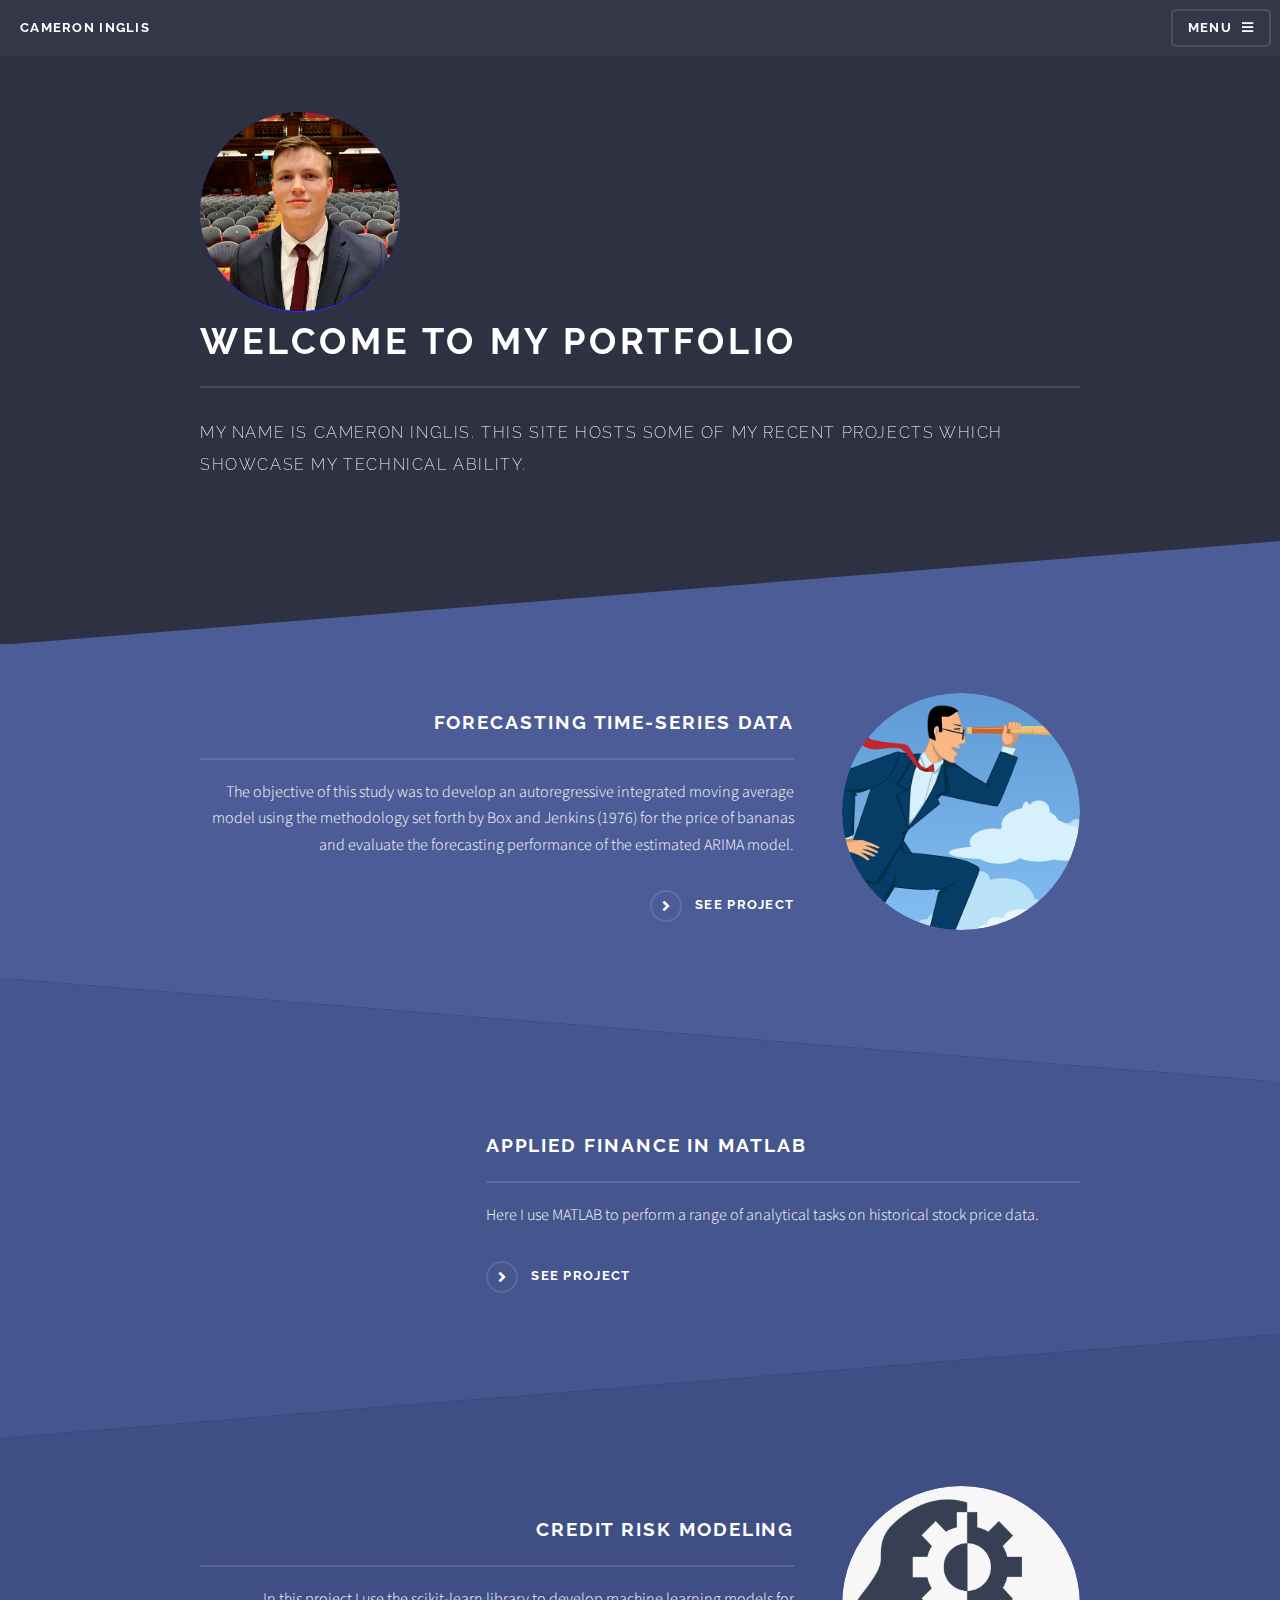
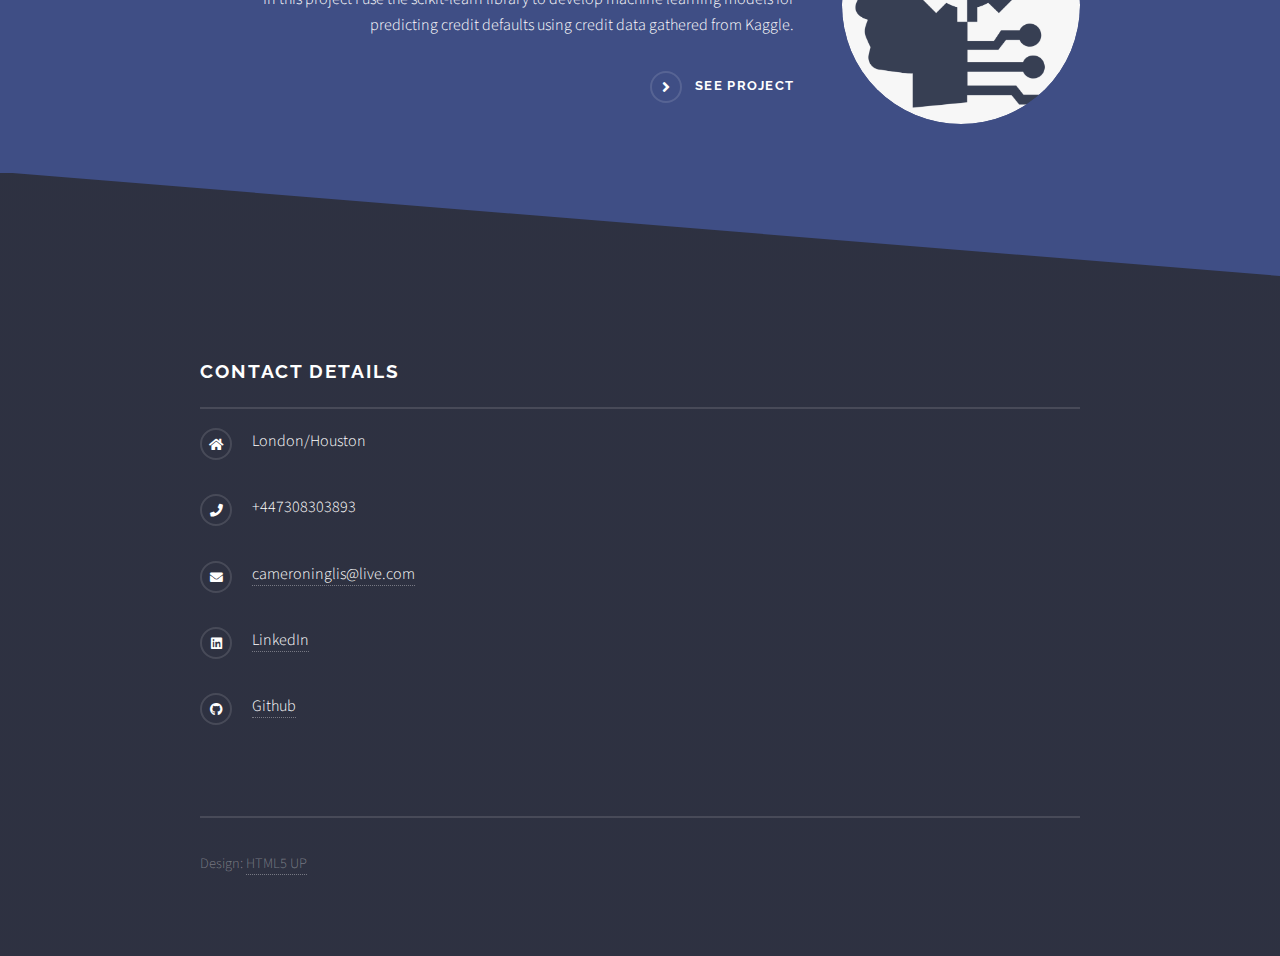
==== index.html @ 6c0680b0 "Add files via upload" ====
<!DOCTYPE HTML>
<!--
	Solid State by HTML5 UP
	html5up.net | @ajlkn
	Free for personal and commercial use under the CCA 3.0 license (html5up.net/license)
-->
<html>
	<head>
		<title>Cameron Inglis - Portfolio</title>
		<meta charset="utf-8" />
		<meta name="viewport" content="width=device-width, initial-scale=1, user-scalable=no" />
		<link rel="stylesheet" href="assets/css/main.css" />
		<noscript><link rel="stylesheet" href="assets/css/noscript.css" /></noscript>
	</head>
	<body class="is-preload">

		<!-- Page Wrapper -->
			<div id="page-wrapper">
				
				<!-- Header -->
					<header id="header">
						<h1><a href="index.html">Cameron Inglis</a></h1>
						<nav>
							<a href="#menu">Menu</a>
						</nav>
					</header>

				<!-- Menu -->
					<nav id="menu">
						<div class="inner">
							<h2>Menu</h2>
							<ul class="links">
								<li><a href="index.html">Home</a></li>
								<li><a href="generic.html">Time-Series Analysis</a></li>
								<li><a href="generic1.html">Applied Finance in MATLAB</a></li>
								<li><a href="elements.html">Credit Risk Modeling</a></li>
							</ul>
							<a href="#" class="close">Close</a>
						</div>
					</nav>

				<!-- Banner -->
					<section id="banner">
						<div class="inner">
							<a class="circular_image"><img src="images/Headshot1.png" alt="" /></a>
							<div class="fa fa-bar-charts"></div>
							<h2>WELCOME TO MY PORTFOLIO</h2>
							<p>My name is Cameron Inglis. This site hosts some of my recent projects which showcase my technical ability.</p>
						</div>
					</section>

				<!-- Wrapper -->
					<section id="wrapper">

						<!-- One -->
							<section id="one" class="wrapper spotlight style1">
								<div class="inner">
									<a href="generic.html" class="image"><img src="images/forecasting1.png" alt="" /></a>
									<div class="content">
										<h2 class="major">Forecasting Time-Series Data</h2>
										<p> The objective of this study was to develop an autoregressive integrated moving average model using the methodology set forth by Box and Jenkins (1976) for the price of bananas and evaluate the forecasting performance of the estimated ARIMA model.</p>
										<a href="generic.html" class="special">See Project</a>
									</div>
								</div>
							</section>

						<!-- Two -->
							<section id="two" class="wrapper alt spotlight style2">
								<div class="inner">
									<a href="generic1.html" class="image"><img src="images/VaR1.jpg" alt="" /></a>
									<div class="content">
										<h2 class="major">Applied Finance in MATLAB</h2>
										<p>Here I use MATLAB to perform a range of analytical tasks on historical stock price data.</p>
										<a href="generic1.html" class="special">See Project</a>
									</div>
								</div>
							</section>

						<!-- Three -->
							<section id="three" class="wrapper spotlight style3">
								<div class="inner">
									<a href="#" class="image"><img src="images/ML1.png" alt="" /></a>
									<div class="content">
										<h2 class="major">Credit Risk Modeling</h2>
										<p>In this project I use the scikit-learn library to develop machine learning models for predicting credit defaults using credit data gathered from Kaggle.</p>
										<a href="#" class="special">See Project</a>
									</div>
								</div>
							</section>
					</section>

				<!-- Footer -->
					<section id="footer">
						<div class="inner">
							<h2 class="major">Contact Details</h2>
							<ul class="contact">
								<li class="icon solid fa-home">
									London/Houston<br />
								</li>
								<li class="icon solid fa-phone">+447308303893</li>
								<li class="icon solid fa-envelope"><a href="cameroninglis@live.com">cameroninglis@live.com</a></li>
								<li class="icon brands fa-linkedin"><a href="https://www.linkedin.com/in/cameron-inglis-27a390137/">LinkedIn</a></li>
								<li class="icon brands fa-github"><a href="#">Github</a></li>
							</ul>
							<ul class="copyright">
								<li>Design: <a href="http://html5up.net">HTML5 UP</a></li>
							</ul>
						</div>
					</section>

			</div>

		<!-- Scripts -->
			<script src="assets/js/jquery.min.js"></script>
			<script src="assets/js/jquery.scrollex.min.js"></script>
			<script src="assets/js/browser.min.js"></script>
			<script src="assets/js/breakpoints.min.js"></script>
			<script src="assets/js/util.js"></script>
			<script src="assets/js/main.js"></script>

	</body>
</html>
---- assets/css/main.css ----
@import url(fontawesome-all.min.css);
@import url("https://fonts.googleapis.com/css?family=Raleway:200,700|Source+Sans+Pro:300,600,300italic,600italic");

/*
	Solid State by HTML5 UP
	html5up.net | @ajlkn
	Free for personal and commercial use under the CCA 3.0 license (html5up.net/license)
*/

html, body, div, span, applet, object,
iframe, h1, h2, h3, h4, h5, h6, p, blockquote,
pre, a, abbr, acronym, address, big, cite,
code, del, dfn, em, img, ins, kbd, q, s, samp,
small, strike, strong, sub, sup, tt, var, b,
u, i, center, dl, dt, dd, ol, ul, li, fieldset,
form, label, legend, table, caption, tbody,
tfoot, thead, tr, th, td, article, aside,
canvas, details, embed, figure, figcaption,
footer, header, hgroup, menu, nav, output, ruby,
section, summary, time, mark, audio, video {
	margin: 0;
	padding: 0;
	border: 0;
	font-size: 100%;
	font: inherit;
	vertical-align: baseline;}

article, aside, details, figcaption, figure,
footer, header, hgroup, menu, nav, section {
	display: block;}

body {
	line-height: 1;
}

ol, ul {
	list-style: none;
}

blockquote, q {
	quotes: none;
}

	blockquote:before, blockquote:after, q:before, q:after {
		content: '';
		content: none;
	}

table {
	border-collapse: collapse;
	border-spacing: 0;
}

body {
	-webkit-text-size-adjust: none;
}

mark {
	background-color: transparent;
	color: inherit;
}

input::-moz-focus-inner {
	border: 0;
	padding: 0;
}

input, select, textarea {
	-moz-appearance: none;
	-webkit-appearance: none;
	-ms-appearance: none;
	appearance: none;
}

/* Basic */

	@-ms-viewport {
		width: device-width;
	}

	body {
		-ms-overflow-style: scrollbar;
	}

	@media screen and (max-width: 480px) {

		html, body {
			min-width: 320px;
		}

	}

	html {
		box-sizing: border-box;
	}

	*, *:before, *:after {
		box-sizing: inherit;
	}

	body {
		background-color: #2e3141;
		background-image: linear-gradient(to top, rgba(46, 49, 65, 0.8), rgba(46, 49, 65, 0.8)), url("../../images/bg.jpg");
		background-size: auto,
 cover;
		background-attachment: fixed,
 fixed;
		background-position: center,
 center;
	}

		body.is-preload *, body.is-preload *:before, body.is-preload *:after {
			-moz-animation: none !important;
			-webkit-animation: none !important;
			-ms-animation: none !important;
			animation: none !important;
			-moz-transition: none !important;
			-webkit-transition: none !important;
			-ms-transition: none !important;
			transition: none !important;
		}

/* Type */

	body, input, select, textarea {
		color: #ffffff;
		font-family: "Source Sans Pro", Helvetica, sans-serif;
		font-size: 16.5pt;
		font-weight: 300;
		line-height: 1.65;
	}

		@media screen and (max-width: 1680px) {

			body, input, select, textarea {
				font-size: 13pt;
			}

		}

		@media screen and (max-width: 1280px) {

			body, input, select, textarea {
				font-size: 12pt;
			}

		}

		@media screen and (max-width: 980px) {

			body, input, select, textarea {
				font-size: 12pt;
			}

		}

		@media screen and (max-width: 736px) {

			body, input, select, textarea {
				font-size: 12pt;
			}

		}

		@media screen and (max-width: 480px) {

			body, input, select, textarea {
				font-size: 12pt;
			}

		}

	a {
		-moz-transition: color 0.2s ease-in-out, border-bottom-color 0.2s ease-in-out;
		-webkit-transition: color 0.2s ease-in-out, border-bottom-color 0.2s ease-in-out;
		-ms-transition: color 0.2s ease-in-out, border-bottom-color 0.2s ease-in-out;
		transition: color 0.2s ease-in-out, border-bottom-color 0.2s ease-in-out;
		border-bottom: dotted 1px rgba(255, 255, 255, 0.35);
		color: #ffffff;
		text-decoration: none;
	}

		a:hover {
			border-bottom-color: transparent;
			color: #ffffff !important;
		}

		a.special:not(.button) {
			text-decoration: none;
			border-bottom: 0;
			display: block;
			font-family: Raleway, Helvetica, sans-serif;
			font-size: 0.8em;
			font-weight: 700;
			letter-spacing: 0.1em;
			margin: 0 0 2em 0;
			text-transform: uppercase;
		}

			a.special:not(.button):before {
				-moz-osx-font-smoothing: grayscale;
				-webkit-font-smoothing: antialiased;
				display: inline-block;
				font-style: normal;
				font-variant: normal;
				text-rendering: auto;
				line-height: 1;
				text-transform: none !important;
				font-family: 'Font Awesome 5 Free';
				font-weight: 900;
			}

			a.special:not(.button):before {
				-moz-transition: background-color 0.2s ease-in-out;
				-webkit-transition: background-color 0.2s ease-in-out;
				-ms-transition: background-color 0.2s ease-in-out;
				transition: background-color 0.2s ease-in-out;
				border-radius: 100%;
				border: solid 2px rgba(255, 255, 255, 0.125);
				content: '\f105';
				display: inline-block;
				font-size: 1.25em;
				height: 2em;
				line-height: 1.75em;
				margin-right: 0.85em;
				text-align: center;
				text-indent: 0.15em;
				vertical-align: middle;
				width: 2em;
			}

			a.special:not(.button):hover:before {
				background-color: rgba(255, 255, 255, 0.025);
			}

			a.special:not(.button):active:before {
				background-color: rgba(255, 255, 255, 0.075);
			}

	strong, b {
		color: #ffffff;
		font-weight: 600;
	}

	em, i {
		font-style: italic;
	}

	p {
		margin: 0 0 2em 0;
	}

	h1, h2, h3, h4, h5, h6 {
		color: #ffffff;
		font-family: Raleway, Helvetica, sans-serif;
		font-weight: 700;
		letter-spacing: 0.1em;
		margin: 0 0 1em 0;
		text-transform: uppercase;
	}

		h1 a, h2 a, h3 a, h4 a, h5 a, h6 a {
			color: inherit;
			text-decoration: none;
			border-bottom: 0;
		}

		h1 span, h2 span, h3 span, h4 span, h5 span, h6 span {
			font-weight: 200;
		}

		h1.major, h2.major, h3.major, h4.major, h5.major, h6.major {
			padding-bottom: 1em;
			border-bottom: solid 2px rgba(255, 255, 255, 0.125);
		}

	h2 {
		font-size: 1.2em;
	}

	h3 {
		font-size: 0.9em;
	}

	h4 {
		font-size: 0.7em;
	}

	h5 {
		font-size: 0.7em;
	}

	h6 {
		font-size: 0.7em;
	}

	@media screen and (max-width: 736px) {

		h2 {
			font-size: 1em;
		}

		h3 {
			font-size: 0.8em;
		}

	}

	sub {
		font-size: 0.8em;
		position: relative;
		top: 0.5em;
	}

	sup {
		font-size: 0.8em;
		position: relative;
		top: -0.5em;
	}

	blockquote {
		border-left: solid 4px rgba(255, 255, 255, 0.125);
		font-style: italic;
		margin: 0 0 2em 0;
		padding: 0.5em 0 0.5em 2em;
	}

	code {
		background: rgba(255, 255, 255, 0.025);
		border-radius: 5px;
		border: solid 2px rgba(255, 255, 255, 0.125);
		font-family: "Courier New", monospace;
		font-size: 0.9em;
		margin: 0 0.25em;
		padding: 0.25em 0.65em;
	}

	pre {
		-webkit-overflow-scrolling: touch;
		font-family: "Courier New", monospace;
		font-size: 0.9em;
		margin: 0 0 2em 0;
	}

		pre code {
			display: block;
			line-height: 1.75em;
			padding: 1em 1.5em;
			overflow-x: auto;
		}

	hr {
		border: 0;
		border-bottom: solid 2px rgba(255, 255, 255, 0.125);
		margin: 2.5em 0;
	}

		hr.major {
			margin: 4em 0;
		}

	.align-left {
		text-align: left;
	}

	.align-center {
		text-align: center;
	}

	.align-right {
		text-align: right;
	}

/* Row */

	.row {
		display: flex;
		flex-wrap: wrap;
		box-sizing: border-box;
		align-items: stretch;
	}

		.row > * {
			box-sizing: border-box;
		}

		.row.gtr-uniform > * > :last-child {
			margin-bottom: 0;
		}

		.row.aln-left {
			justify-content: flex-start;
		}

		.row.aln-center {
			justify-content: center;
		}

		.row.aln-right {
			justify-content: flex-end;
		}

		.row.aln-top {
			align-items: flex-start;
		}

		.row.aln-middle {
			align-items: center;
		}

		.row.aln-bottom {
			align-items: flex-end;
		}

		.row > .imp {
			order: -1;
		}

		.row > .col-1 {
			width: 8.33333%;
		}

		.row > .off-1 {
			margin-left: 8.33333%;
		}

		.row > .col-2 {
			width: 16.66667%;
		}

		.row > .off-2 {
			margin-left: 16.66667%;
		}

		.row > .col-3 {
			width: 25%;
		}

		.row > .off-3 {
			margin-left: 25%;
		}

		.row > .col-4 {
			width: 33.33333%;
		}

		.row > .off-4 {
			margin-left: 33.33333%;
		}

		.row > .col-5 {
			width: 41.66667%;
		}

		.row > .off-5 {
			margin-left: 41.66667%;
		}

		.row > .col-6 {
			width: 50%;
		}

		.row > .off-6 {
			margin-left: 50%;
		}

		.row > .col-7 {
			width: 58.33333%;
		}

		.row > .off-7 {
			margin-left: 58.33333%;
		}

		.row > .col-8 {
			width: 66.66667%;
		}

		.row > .off-8 {
			margin-left: 66.66667%;
		}

		.row > .col-9 {
			width: 75%;
		}

		.row > .off-9 {
			margin-left: 75%;
		}

		.row > .col-10 {
			width: 83.33333%;
		}

		.row > .off-10 {
			margin-left: 83.33333%;
		}

		.row > .col-11 {
			width: 91.66667%;
		}

		.row > .off-11 {
			margin-left: 91.66667%;
		}

		.row > .col-12 {
			width: 100%;
		}

		.row > .off-12 {
			margin-left: 100%;
		}

		.row.gtr-0 {
			margin-top: 0;
			margin-left: 0em;
		}

			.row.gtr-0 > * {
				padding: 0 0 0 0em;
			}

			.row.gtr-0.gtr-uniform {
				margin-top: 0em;
			}

				.row.gtr-0.gtr-uniform > * {
					padding-top: 0em;
				}

		.row.gtr-25 {
			margin-top: 0;
			margin-left: -0.4375em;
		}

			.row.gtr-25 > * {
				padding: 0 0 0 0.4375em;
			}

			.row.gtr-25.gtr-uniform {
				margin-top: -0.4375em;
			}

				.row.gtr-25.gtr-uniform > * {
					padding-top: 0.4375em;
				}

		.row.gtr-50 {
			margin-top: 0;
			margin-left: -0.875em;
		}

			.row.gtr-50 > * {
				padding: 0 0 0 0.875em;
			}

			.row.gtr-50.gtr-uniform {
				margin-top: -0.875em;
			}

				.row.gtr-50.gtr-uniform > * {
					padding-top: 0.875em;
				}

		.row {
			margin-top: 0;
			margin-left: -1.75em;
		}

			.row > * {
				padding: 0 0 0 1.75em;
			}

			.row.gtr-uniform {
				margin-top: -1.75em;
			}

				.row.gtr-uniform > * {
					padding-top: 1.75em;
				}

		.row.gtr-150 {
			margin-top: 0;
			margin-left: -2.625em;
		}

			.row.gtr-150 > * {
				padding: 0 0 0 2.625em;
			}

			.row.gtr-150.gtr-uniform {
				margin-top: -2.625em;
			}

				.row.gtr-150.gtr-uniform > * {
					padding-top: 2.625em;
				}

		.row.gtr-200 {
			margin-top: 0;
			margin-left: -3.5em;
		}

			.row.gtr-200 > * {
				padding: 0 0 0 3.5em;
			}

			.row.gtr-200.gtr-uniform {
				margin-top: -3.5em;
			}

				.row.gtr-200.gtr-uniform > * {
					padding-top: 3.5em;
				}

		@media screen and (max-width: 1680px) {

			.row {
				display: flex;
				flex-wrap: wrap;
				box-sizing: border-box;
				align-items: stretch;
			}

				.row > * {
					box-sizing: border-box;
				}

				.row.gtr-uniform > * > :last-child {
					margin-bottom: 0;
				}

				.row.aln-left {
					justify-content: flex-start;
				}

				.row.aln-center {
					justify-content: center;
				}

				.row.aln-right {
					justify-content: flex-end;
				}

				.row.aln-top {
					align-items: flex-start;
				}

				.row.aln-middle {
					align-items: center;
				}

				.row.aln-bottom {
					align-items: flex-end;
				}

				.row > .imp-xlarge {
					order: -1;
				}

				.row > .col-1-xlarge {
					width: 8.33333%;
				}

				.row > .off-1-xlarge {
					margin-left: 8.33333%;
				}

				.row > .col-2-xlarge {
					width: 16.66667%;
				}

				.row > .off-2-xlarge {
					margin-left: 16.66667%;
				}

				.row > .col-3-xlarge {
					width: 25%;
				}

				.row > .off-3-xlarge {
					margin-left: 25%;
				}

				.row > .col-4-xlarge {
					width: 33.33333%;
				}

				.row > .off-4-xlarge {
					margin-left: 33.33333%;
				}

				.row > .col-5-xlarge {
					width: 41.66667%;
				}

				.row > .off-5-xlarge {
					margin-left: 41.66667%;
				}

				.row > .col-6-xlarge {
					width: 50%;
				}

				.row > .off-6-xlarge {
					margin-left: 50%;
				}

				.row > .col-7-xlarge {
					width: 58.33333%;
				}

				.row > .off-7-xlarge {
					margin-left: 58.33333%;
				}

				.row > .col-8-xlarge {
					width: 66.66667%;
				}

				.row > .off-8-xlarge {
					margin-left: 66.66667%;
				}

				.row > .col-9-xlarge {
					width: 75%;
				}

				.row > .off-9-xlarge {
					margin-left: 75%;
				}

				.row > .col-10-xlarge {
					width: 83.33333%;
				}

				.row > .off-10-xlarge {
					margin-left: 83.33333%;
				}

				.row > .col-11-xlarge {
					width: 91.66667%;
				}

				.row > .off-11-xlarge {
					margin-left: 91.66667%;
				}

				.row > .col-12-xlarge {
					width: 100%;
				}

				.row > .off-12-xlarge {
					margin-left: 100%;
				}

				.row.gtr-0 {
					margin-top: 0;
					margin-left: 0em;
				}

					.row.gtr-0 > * {
						padding: 0 0 0 0em;
					}

					.row.gtr-0.gtr-uniform {
						margin-top: 0em;
					}

						.row.gtr-0.gtr-uniform > * {
							padding-top: 0em;
						}

				.row.gtr-25 {
					margin-top: 0;
					margin-left: -0.4375em;
				}

					.row.gtr-25 > * {
						padding: 0 0 0 0.4375em;
					}

					.row.gtr-25.gtr-uniform {
						margin-top: -0.4375em;
					}

						.row.gtr-25.gtr-uniform > * {
							padding-top: 0.4375em;
						}

				.row.gtr-50 {
					margin-top: 0;
					margin-left: -0.875em;
				}

					.row.gtr-50 > * {
						padding: 0 0 0 0.875em;
					}

					.row.gtr-50.gtr-uniform {
						margin-top: -0.875em;
					}

						.row.gtr-50.gtr-uniform > * {
							padding-top: 0.875em;
						}

				.row {
					margin-top: 0;
					margin-left: -1.75em;
				}

					.row > * {
						padding: 0 0 0 1.75em;
					}

					.row.gtr-uniform {
						margin-top: -1.75em;
					}

						.row.gtr-uniform > * {
							padding-top: 1.75em;
						}

				.row.gtr-150 {
					margin-top: 0;
					margin-left: -2.625em;
				}

					.row.gtr-150 > * {
						padding: 0 0 0 2.625em;
					}

					.row.gtr-150.gtr-uniform {
						margin-top: -2.625em;
					}

						.row.gtr-150.gtr-uniform > * {
							padding-top: 2.625em;
						}

				.row.gtr-200 {
					margin-top: 0;
					margin-left: -3.5em;
				}

					.row.gtr-200 > * {
						padding: 0 0 0 3.5em;
					}

					.row.gtr-200.gtr-uniform {
						margin-top: -3.5em;
					}

						.row.gtr-200.gtr-uniform > * {
							padding-top: 3.5em;
						}

		}

		@media screen and (max-width: 1280px) {

			.row {
				display: flex;
				flex-wrap: wrap;
				box-sizing: border-box;
				align-items: stretch;
			}

				.row > * {
					box-sizing: border-box;
				}

				.row.gtr-uniform > * > :last-child {
					margin-bottom: 0;
				}

				.row.aln-left {
					justify-content: flex-start;
				}

				.row.aln-center {
					justify-content: center;
				}

				.row.aln-right {
					justify-content: flex-end;
				}

				.row.aln-top {
					align-items: flex-start;
				}

				.row.aln-middle {
					align-items: center;
				}

				.row.aln-bottom {
					align-items: flex-end;
				}

				.row > .imp-large {
					order: -1;
				}

				.row > .col-1-large {
					width: 8.33333%;
				}

				.row > .off-1-large {
					margin-left: 8.33333%;
				}

				.row > .col-2-large {
					width: 16.66667%;
				}

				.row > .off-2-large {
					margin-left: 16.66667%;
				}

				.row > .col-3-large {
					width: 25%;
				}

				.row > .off-3-large {
					margin-left: 25%;
				}

				.row > .col-4-large {
					width: 33.33333%;
				}

				.row > .off-4-large {
					margin-left: 33.33333%;
				}

				.row > .col-5-large {
					width: 41.66667%;
				}

				.row > .off-5-large {
					margin-left: 41.66667%;
				}

				.row > .col-6-large {
					width: 50%;
				}

				.row > .off-6-large {
					margin-left: 50%;
				}

				.row > .col-7-large {
					width: 58.33333%;
				}

				.row > .off-7-large {
					margin-left: 58.33333%;
				}

				.row > .col-8-large {
					width: 66.66667%;
				}

				.row > .off-8-large {
					margin-left: 66.66667%;
				}

				.row > .col-9-large {
					width: 75%;
				}

				.row > .off-9-large {
					margin-left: 75%;
				}

				.row > .col-10-large {
					width: 83.33333%;
				}

				.row > .off-10-large {
					margin-left: 83.33333%;
				}

				.row > .col-11-large {
					width: 91.66667%;
				}

				.row > .off-11-large {
					margin-left: 91.66667%;
				}

				.row > .col-12-large {
					width: 100%;
				}

				.row > .off-12-large {
					margin-left: 100%;
				}

				.row.gtr-0 {
					margin-top: 0;
					margin-left: 0em;
				}

					.row.gtr-0 > * {
						padding: 0 0 0 0em;
					}

					.row.gtr-0.gtr-uniform {
						margin-top: 0em;
					}

						.row.gtr-0.gtr-uniform > * {
							padding-top: 0em;
						}

				.row.gtr-25 {
					margin-top: 0;
					margin-left: -0.4375em;
				}

					.row.gtr-25 > * {
						padding: 0 0 0 0.4375em;
					}

					.row.gtr-25.gtr-uniform {
						margin-top: -0.4375em;
					}

						.row.gtr-25.gtr-uniform > * {
							padding-top: 0.4375em;
						}

				.row.gtr-50 {
					margin-top: 0;
					margin-left: -0.875em;
				}

					.row.gtr-50 > * {
						padding: 0 0 0 0.875em;
					}

					.row.gtr-50.gtr-uniform {
						margin-top: -0.875em;
					}

						.row.gtr-50.gtr-uniform > * {
							padding-top: 0.875em;
						}

				.row {
					margin-top: 0;
					margin-left: -1.75em;
				}

					.row > * {
						padding: 0 0 0 1.75em;
					}

					.row.gtr-uniform {
						margin-top: -1.75em;
					}

						.row.gtr-uniform > * {
							padding-top: 1.75em;
						}

				.row.gtr-150 {
					margin-top: 0;
					margin-left: -2.625em;
				}

					.row.gtr-150 > * {
						padding: 0 0 0 2.625em;
					}

					.row.gtr-150.gtr-uniform {
						margin-top: -2.625em;
					}

						.row.gtr-150.gtr-uniform > * {
							padding-top: 2.625em;
						}

				.row.gtr-200 {
					margin-top: 0;
					margin-left: -3.5em;
				}

					.row.gtr-200 > * {
						padding: 0 0 0 3.5em;
					}

					.row.gtr-200.gtr-uniform {
						margin-top: -3.5em;
					}

						.row.gtr-200.gtr-uniform > * {
							padding-top: 3.5em;
						}

		}

		@media screen and (max-width: 980px) {

			.row {
				display: flex;
				flex-wrap: wrap;
				box-sizing: border-box;
				align-items: stretch;
			}

				.row > * {
					box-sizing: border-box;
				}

				.row.gtr-uniform > * > :last-child {
					margin-bottom: 0;
				}

				.row.aln-left {
					justify-content: flex-start;
				}

				.row.aln-center {
					justify-content: center;
				}

				.row.aln-right {
					justify-content: flex-end;
				}

				.row.aln-top {
					align-items: flex-start;
				}

				.row.aln-middle {
					align-items: center;
				}

				.row.aln-bottom {
					align-items: flex-end;
				}

				.row > .imp-medium {
					order: -1;
				}

				.row > .col-1-medium {
					width: 8.33333%;
				}

				.row > .off-1-medium {
					margin-left: 8.33333%;
				}

				.row > .col-2-medium {
					width: 16.66667%;
				}

				.row > .off-2-medium {
					margin-left: 16.66667%;
				}

				.row > .col-3-medium {
					width: 25%;
				}

				.row > .off-3-medium {
					margin-left: 25%;
				}

				.row > .col-4-medium {
					width: 33.33333%;
				}

				.row > .off-4-medium {
					margin-left: 33.33333%;
				}

				.row > .col-5-medium {
					width: 41.66667%;
				}

				.row > .off-5-medium {
					margin-left: 41.66667%;
				}

				.row > .col-6-medium {
					width: 50%;
				}

				.row > .off-6-medium {
					margin-left: 50%;
				}

				.row > .col-7-medium {
					width: 58.33333%;
				}

				.row > .off-7-medium {
					margin-left: 58.33333%;
				}

				.row > .col-8-medium {
					width: 66.66667%;
				}

				.row > .off-8-medium {
					margin-left: 66.66667%;
				}

				.row > .col-9-medium {
					width: 75%;
				}

				.row > .off-9-medium {
					margin-left: 75%;
				}

				.row > .col-10-medium {
					width: 83.33333%;
				}

				.row > .off-10-medium {
					margin-left: 83.33333%;
				}

				.row > .col-11-medium {
					width: 91.66667%;
				}

				.row > .off-11-medium {
					margin-left: 91.66667%;
				}

				.row > .col-12-medium {
					width: 100%;
				}

				.row > .off-12-medium {
					margin-left: 100%;
				}

				.row.gtr-0 {
					margin-top: 0;
					margin-left: 0em;
				}

					.row.gtr-0 > * {
						padding: 0 0 0 0em;
					}

					.row.gtr-0.gtr-uniform {
						margin-top: 0em;
					}

						.row.gtr-0.gtr-uniform > * {
							padding-top: 0em;
						}

				.row.gtr-25 {
					margin-top: 0;
					margin-left: -0.4375em;
				}

					.row.gtr-25 > * {
						padding: 0 0 0 0.4375em;
					}

					.row.gtr-25.gtr-uniform {
						margin-top: -0.4375em;
					}

						.row.gtr-25.gtr-uniform > * {
							padding-top: 0.4375em;
						}

				.row.gtr-50 {
					margin-top: 0;
					margin-left: -0.875em;
				}

					.row.gtr-50 > * {
						padding: 0 0 0 0.875em;
					}

					.row.gtr-50.gtr-uniform {
						margin-top: -0.875em;
					}

						.row.gtr-50.gtr-uniform > * {
							padding-top: 0.875em;
						}

				.row {
					margin-top: 0;
					margin-left: -1.75em;
				}

					.row > * {
						padding: 0 0 0 1.75em;
					}

					.row.gtr-uniform {
						margin-top: -1.75em;
					}

						.row.gtr-uniform > * {
							padding-top: 1.75em;
						}

				.row.gtr-150 {
					margin-top: 0;
					margin-left: -2.625em;
				}

					.row.gtr-150 > * {
						padding: 0 0 0 2.625em;
					}

					.row.gtr-150.gtr-uniform {
						margin-top: -2.625em;
					}

						.row.gtr-150.gtr-uniform > * {
							padding-top: 2.625em;
						}

				.row.gtr-200 {
					margin-top: 0;
					margin-left: -3.5em;
				}

					.row.gtr-200 > * {
						padding: 0 0 0 3.5em;
					}

					.row.gtr-200.gtr-uniform {
						margin-top: -3.5em;
					}

						.row.gtr-200.gtr-uniform > * {
							padding-top: 3.5em;
						}

		}

		@media screen and (max-width: 736px) {

			.row {
				display: flex;
				flex-wrap: wrap;
				box-sizing: border-box;
				align-items: stretch;
			}

				.row > * {
					box-sizing: border-box;
				}

				.row.gtr-uniform > * > :last-child {
					margin-bottom: 0;
				}

				.row.aln-left {
					justify-content: flex-start;
				}

				.row.aln-center {
					justify-content: center;
				}

				.row.aln-right {
					justify-content: flex-end;
				}

				.row.aln-top {
					align-items: flex-start;
				}

				.row.aln-middle {
					align-items: center;
				}

				.row.aln-bottom {
					align-items: flex-end;
				}

				.row > .imp-small {
					order: -1;
				}

				.row > .col-1-small {
					width: 8.33333%;
				}

				.row > .off-1-small {
					margin-left: 8.33333%;
				}

				.row > .col-2-small {
					width: 16.66667%;
				}

				.row > .off-2-small {
					margin-left: 16.66667%;
				}

				.row > .col-3-small {
					width: 25%;
				}

				.row > .off-3-small {
					margin-left: 25%;
				}

				.row > .col-4-small {
					width: 33.33333%;
				}

				.row > .off-4-small {
					margin-left: 33.33333%;
				}

				.row > .col-5-small {
					width: 41.66667%;
				}

				.row > .off-5-small {
					margin-left: 41.66667%;
				}

				.row > .col-6-small {
					width: 50%;
				}

				.row > .off-6-small {
					margin-left: 50%;
				}

				.row > .col-7-small {
					width: 58.33333%;
				}

				.row > .off-7-small {
					margin-left: 58.33333%;
				}

				.row > .col-8-small {
					width: 66.66667%;
				}

				.row > .off-8-small {
					margin-left: 66.66667%;
				}

				.row > .col-9-small {
					width: 75%;
				}

				.row > .off-9-small {
					margin-left: 75%;
				}

				.row > .col-10-small {
					width: 83.33333%;
				}

				.row > .off-10-small {
					margin-left: 83.33333%;
				}

				.row > .col-11-small {
					width: 91.66667%;
				}

				.row > .off-11-small {
					margin-left: 91.66667%;
				}

				.row > .col-12-small {
					width: 100%;
				}

				.row > .off-12-small {
					margin-left: 100%;
				}

				.row.gtr-0 {
					margin-top: 0;
					margin-left: 0em;
				}

					.row.gtr-0 > * {
						padding: 0 0 0 0em;
					}

					.row.gtr-0.gtr-uniform {
						margin-top: 0em;
					}

						.row.gtr-0.gtr-uniform > * {
							padding-top: 0em;
						}

				.row.gtr-25 {
					margin-top: 0;
					margin-left: -0.3125em;
				}

					.row.gtr-25 > * {
						padding: 0 0 0 0.3125em;
					}

					.row.gtr-25.gtr-uniform {
						margin-top: -0.3125em;
					}

						.row.gtr-25.gtr-uniform > * {
							padding-top: 0.3125em;
						}

				.row.gtr-50 {
					margin-top: 0;
					margin-left: -0.625em;
				}

					.row.gtr-50 > * {
						padding: 0 0 0 0.625em;
					}

					.row.gtr-50.gtr-uniform {
						margin-top: -0.625em;
					}

						.row.gtr-50.gtr-uniform > * {
							padding-top: 0.625em;
						}

				.row {
					margin-top: 0;
					margin-left: -1.25em;
				}

					.row > * {
						padding: 0 0 0 1.25em;
					}

					.row.gtr-uniform {
						margin-top: -1.25em;
					}

						.row.gtr-uniform > * {
							padding-top: 1.25em;
						}

				.row.gtr-150 {
					margin-top: 0;
					margin-left: -1.875em;
				}

					.row.gtr-150 > * {
						padding: 0 0 0 1.875em;
					}

					.row.gtr-150.gtr-uniform {
						margin-top: -1.875em;
					}

						.row.gtr-150.gtr-uniform > * {
							padding-top: 1.875em;
						}

				.row.gtr-200 {
					margin-top: 0;
					margin-left: -2.5em;
				}

					.row.gtr-200 > * {
						padding: 0 0 0 2.5em;
					}

					.row.gtr-200.gtr-uniform {
						margin-top: -2.5em;
					}

						.row.gtr-200.gtr-uniform > * {
							padding-top: 2.5em;
						}

		}

		@media screen and (max-width: 480px) {

			.row {
				display: flex;
				flex-wrap: wrap;
				box-sizing: border-box;
				align-items: stretch;
			}

				.row > * {
					box-sizing: border-box;
				}

				.row.gtr-uniform > * > :last-child {
					margin-bottom: 0;
				}

				.row.aln-left {
					justify-content: flex-start;
				}

				.row.aln-center {
					justify-content: center;
				}

				.row.aln-right {
					justify-content: flex-end;
				}

				.row.aln-top {
					align-items: flex-start;
				}

				.row.aln-middle {
					align-items: center;
				}

				.row.aln-bottom {
					align-items: flex-end;
				}

				.row > .imp-xsmall {
					order: -1;
				}

				.row > .col-1-xsmall {
					width: 8.33333%;
				}

				.row > .off-1-xsmall {
					margin-left: 8.33333%;
				}

				.row > .col-2-xsmall {
					width: 16.66667%;
				}

				.row > .off-2-xsmall {
					margin-left: 16.66667%;
				}

				.row > .col-3-xsmall {
					width: 25%;
				}

				.row > .off-3-xsmall {
					margin-left: 25%;
				}

				.row > .col-4-xsmall {
					width: 33.33333%;
				}

				.row > .off-4-xsmall {
					margin-left: 33.33333%;
				}

				.row > .col-5-xsmall {
					width: 41.66667%;
				}

				.row > .off-5-xsmall {
					margin-left: 41.66667%;
				}

				.row > .col-6-xsmall {
					width: 50%;
				}

				.row > .off-6-xsmall {
					margin-left: 50%;
				}

				.row > .col-7-xsmall {
					width: 58.33333%;
				}

				.row > .off-7-xsmall {
					margin-left: 58.33333%;
				}

				.row > .col-8-xsmall {
					width: 66.66667%;
				}

				.row > .off-8-xsmall {
					margin-left: 66.66667%;
				}

				.row > .col-9-xsmall {
					width: 75%;
				}

				.row > .off-9-xsmall {
					margin-left: 75%;
				}

				.row > .col-10-xsmall {
					width: 83.33333%;
				}

				.row > .off-10-xsmall {
					margin-left: 83.33333%;
				}

				.row > .col-11-xsmall {
					width: 91.66667%;
				}

				.row > .off-11-xsmall {
					margin-left: 91.66667%;
				}

				.row > .col-12-xsmall {
					width: 100%;
				}

				.row > .off-12-xsmall {
					margin-left: 100%;
				}

				.row.gtr-0 {
					margin-top: 0;
					margin-left: 0em;
				}

					.row.gtr-0 > * {
						padding: 0 0 0 0em;
					}

					.row.gtr-0.gtr-uniform {
						margin-top: 0em;
					}

						.row.gtr-0.gtr-uniform > * {
							padding-top: 0em;
						}

				.row.gtr-25 {
					margin-top: 0;
					margin-left: -0.3125em;
				}

					.row.gtr-25 > * {
						padding: 0 0 0 0.3125em;
					}

					.row.gtr-25.gtr-uniform {
						margin-top: -0.3125em;
					}

						.row.gtr-25.gtr-uniform > * {
							padding-top: 0.3125em;
						}

				.row.gtr-50 {
					margin-top: 0;
					margin-left: -0.625em;
				}

					.row.gtr-50 > * {
						padding: 0 0 0 0.625em;
					}

					.row.gtr-50.gtr-uniform {
						margin-top: -0.625em;
					}

						.row.gtr-50.gtr-uniform > * {
							padding-top: 0.625em;
						}

				.row {
					margin-top: 0;
					margin-left: -1.25em;
				}

					.row > * {
						padding: 0 0 0 1.25em;
					}

					.row.gtr-uniform {
						margin-top: -1.25em;
					}

						.row.gtr-uniform > * {
							padding-top: 1.25em;
						}

				.row.gtr-150 {
					margin-top: 0;
					margin-left: -1.875em;
				}

					.row.gtr-150 > * {
						padding: 0 0 0 1.875em;
					}

					.row.gtr-150.gtr-uniform {
						margin-top: -1.875em;
					}

						.row.gtr-150.gtr-uniform > * {
							padding-top: 1.875em;
						}

				.row.gtr-200 {
					margin-top: 0;
					margin-left: -2.5em;
				}

					.row.gtr-200 > * {
						padding: 0 0 0 2.5em;
					}

					.row.gtr-200.gtr-uniform {
						margin-top: -2.5em;
					}

						.row.gtr-200.gtr-uniform > * {
							padding-top: 2.5em;
						}

		}

		@media screen and (max-width: 360px) {

			.row {
				display: flex;
				flex-wrap: wrap;
				box-sizing: border-box;
				align-items: stretch;
			}

				.row > * {
					box-sizing: border-box;
				}

				.row.gtr-uniform > * > :last-child {
					margin-bottom: 0;
				}

				.row.aln-left {
					justify-content: flex-start;
				}

				.row.aln-center {
					justify-content: center;
				}

				.row.aln-right {
					justify-content: flex-end;
				}

				.row.aln-top {
					align-items: flex-start;
				}

				.row.aln-middle {
					align-items: center;
				}

				.row.aln-bottom {
					align-items: flex-end;
				}

				.row > .imp-xxsmall {
					order: -1;
				}

				.row > .col-1-xxsmall {
					width: 8.33333%;
				}

				.row > .off-1-xxsmall {
					margin-left: 8.33333%;
				}

				.row > .col-2-xxsmall {
					width: 16.66667%;
				}

				.row > .off-2-xxsmall {
					margin-left: 16.66667%;
				}

				.row > .col-3-xxsmall {
					width: 25%;
				}

				.row > .off-3-xxsmall {
					margin-left: 25%;
				}

				.row > .col-4-xxsmall {
					width: 33.33333%;
				}

				.row > .off-4-xxsmall {
					margin-left: 33.33333%;
				}

				.row > .col-5-xxsmall {
					width: 41.66667%;
				}

				.row > .off-5-xxsmall {
					margin-left: 41.66667%;
				}

				.row > .col-6-xxsmall {
					width: 50%;
				}

				.row > .off-6-xxsmall {
					margin-left: 50%;
				}

				.row > .col-7-xxsmall {
					width: 58.33333%;
				}

				.row > .off-7-xxsmall {
					margin-left: 58.33333%;
				}

				.row > .col-8-xxsmall {
					width: 66.66667%;
				}

				.row > .off-8-xxsmall {
					margin-left: 66.66667%;
				}

				.row > .col-9-xxsmall {
					width: 75%;
				}

				.row > .off-9-xxsmall {
					margin-left: 75%;
				}

				.row > .col-10-xxsmall {
					width: 83.33333%;
				}

				.row > .off-10-xxsmall {
					margin-left: 83.33333%;
				}

				.row > .col-11-xxsmall {
					width: 91.66667%;
				}

				.row > .off-11-xxsmall {
					margin-left: 91.66667%;
				}

				.row > .col-12-xxsmall {
					width: 100%;
				}

				.row > .off-12-xxsmall {
					margin-left: 100%;
				}

				.row.gtr-0 {
					margin-top: 0;
					margin-left: 0em;
				}

					.row.gtr-0 > * {
						padding: 0 0 0 0em;
					}

					.row.gtr-0.gtr-uniform {
						margin-top: 0em;
					}

						.row.gtr-0.gtr-uniform > * {
							padding-top: 0em;
						}

				.row.gtr-25 {
					margin-top: 0;
					margin-left: -0.3125em;
				}

					.row.gtr-25 > * {
						padding: 0 0 0 0.3125em;
					}

					.row.gtr-25.gtr-uniform {
						margin-top: -0.3125em;
					}

						.row.gtr-25.gtr-uniform > * {
							padding-top: 0.3125em;
						}

				.row.gtr-50 {
					margin-top: 0;
					margin-left: -0.625em;
				}

					.row.gtr-50 > * {
						padding: 0 0 0 0.625em;
					}

					.row.gtr-50.gtr-uniform {
						margin-top: -0.625em;
					}

						.row.gtr-50.gtr-uniform > * {
							padding-top: 0.625em;
						}

				.row {
					margin-top: 0;
					margin-left: -1.25em;
				}

					.row > * {
						padding: 0 0 0 1.25em;
					}

					.row.gtr-uniform {
						margin-top: -1.25em;
					}

						.row.gtr-uniform > * {
							padding-top: 1.25em;
						}

				.row.gtr-150 {
					margin-top: 0;
					margin-left: -1.875em;
				}

					.row.gtr-150 > * {
						padding: 0 0 0 1.875em;
					}

					.row.gtr-150.gtr-uniform {
						margin-top: -1.875em;
					}

						.row.gtr-150.gtr-uniform > * {
							padding-top: 1.875em;
						}

				.row.gtr-200 {
					margin-top: 0;
					margin-left: -2.5em;
				}

					.row.gtr-200 > * {
						padding: 0 0 0 2.5em;
					}

					.row.gtr-200.gtr-uniform {
						margin-top: -2.5em;
					}

						.row.gtr-200.gtr-uniform > * {
							padding-top: 2.5em;
						}

		}

/* Section/Article */

	section.special, article.special {
		text-align: center;
	}

/* Form */

	form {
		margin: 0 0 2em 0;
	}

		form > :last-child {
			margin-bottom: 0;
		}

		form > .fields {
			display: -moz-flex;
			display: -webkit-flex;
			display: -ms-flex;
			display: flex;
			-moz-flex-wrap: wrap;
			-webkit-flex-wrap: wrap;
			-ms-flex-wrap: wrap;
			flex-wrap: wrap;
			width: calc(100% + 3em);
			margin: -1.5em 0 2em -1.5em;
		}

			form > .fields > .field {
				-moz-flex-grow: 0;
				-webkit-flex-grow: 0;
				-ms-flex-grow: 0;
				flex-grow: 0;
				-moz-flex-shrink: 0;
				-webkit-flex-shrink: 0;
				-ms-flex-shrink: 0;
				flex-shrink: 0;
				padding: 1.5em 0 0 1.5em;
				width: calc(100% - 1.5em);
			}

				form > .fields > .field.half {
					width: calc(50% - 0.75em);
				}

				form > .fields > .field.third {
					width: calc(100%/3 - 0.5em);
				}

				form > .fields > .field.quarter {
					width: calc(25% - 0.375em);
				}

		@media screen and (max-width: 480px) {

			form > .fields {
				width: calc(100% + 3em);
				margin: -1.5em 0 2em -1.5em;
			}

				form > .fields > .field {
					padding: 1.5em 0 0 1.5em;
					width: calc(100% - 1.5em);
				}

					form > .fields > .field.half {
						width: calc(100% - 1.5em);
					}

					form > .fields > .field.third {
						width: calc(100% - 1.5em);
					}

					form > .fields > .field.quarter {
						width: calc(100% - 1.5em);
					}

		}

	label {
		color: #ffffff;
		display: block;
		font-family: Raleway, Helvetica, sans-serif;
		font-size: 0.8em;
		font-weight: 700;
		letter-spacing: 0.1em;
		margin: 0 0 0.7em 0;
		text-transform: uppercase;
	}

	input[type="text"],
	input[type="password"],
	input[type="email"],
	input[type="tel"],
	select,
	textarea {
		-moz-appearance: none;
		-webkit-appearance: none;
		-ms-appearance: none;
		appearance: none;
		background: rgba(255, 255, 255, 0.025);
		border-radius: 5px;
		border: none;
		border: solid 2px rgba(255, 255, 255, 0.125);
		color: inherit;
		display: block;
		outline: 0;
		padding: 0 1em;
		text-decoration: none;
		width: 100%;
	}

		input[type="text"]:invalid,
		input[type="password"]:invalid,
		input[type="email"]:invalid,
		input[type="tel"]:invalid,
		select:invalid,
		textarea:invalid {
			box-shadow: none;
		}

		input[type="text"]:focus,
		input[type="password"]:focus,
		input[type="email"]:focus,
		input[type="tel"]:focus,
		select:focus,
		textarea:focus {
			border-color: #5b6ba6;
		}

	select {
		background-image: url("data:image/svg+xml;charset=utf8,%3Csvg xmlns='http://www.w3.org/2000/svg' width='40' height='40' preserveAspectRatio='none' viewBox='0 0 40 40'%3E%3Cpath d='M9.4,12.3l10.4,10.4l10.4-10.4c0.2-0.2,0.5-0.4,0.9-0.4c0.3,0,0.6,0.1,0.9,0.4l3.3,3.3c0.2,0.2,0.4,0.5,0.4,0.9 c0,0.4-0.1,0.6-0.4,0.9L20.7,31.9c-0.2,0.2-0.5,0.4-0.9,0.4c-0.3,0-0.6-0.1-0.9-0.4L4.3,17.3c-0.2-0.2-0.4-0.5-0.4-0.9 c0-0.4,0.1-0.6,0.4-0.9l3.3-3.3c0.2-0.2,0.5-0.4,0.9-0.4S9.1,12.1,9.4,12.3z' fill='rgba(255, 255, 255, 0.125)' /%3E%3C/svg%3E");
		background-size: 1.25rem;
		background-repeat: no-repeat;
		background-position: calc(100% - 1rem) center;
		height: 2.75em;
		padding-right: 2.75em;
		text-overflow: ellipsis;
	}

		select option {
			color: #ffffff;
			background: #2e3141;
		}

		select:focus::-ms-value {
			background-color: transparent;
		}

		select::-ms-expand {
			display: none;
		}

	input[type="text"],
	input[type="password"],
	input[type="email"],
	select {
		height: 2.75em;
	}

	textarea {
		padding: 0.75em 1em;
	}

	input[type="checkbox"],
	input[type="radio"] {
		-moz-appearance: none;
		-webkit-appearance: none;
		-ms-appearance: none;
		appearance: none;
		display: block;
		float: left;
		margin-right: -2em;
		opacity: 0;
		width: 1em;
		z-index: -1;
	}

		input[type="checkbox"] + label,
		input[type="radio"] + label {
			text-decoration: none;
			color: #ffffff;
			cursor: pointer;
			display: inline-block;
			font-size: 1em;
			font-family: "Source Sans Pro", Helvetica, sans-serif;
			text-transform: none;
			letter-spacing: 0;
			font-weight: 300;
			padding-left: 2.4em;
			padding-right: 0.75em;
			position: relative;
		}

			input[type="checkbox"] + label:before,
			input[type="radio"] + label:before {
				-moz-osx-font-smoothing: grayscale;
				-webkit-font-smoothing: antialiased;
				display: inline-block;
				font-style: normal;
				font-variant: normal;
				text-rendering: auto;
				line-height: 1;
				text-transform: none !important;
				font-family: 'Font Awesome 5 Free';
				font-weight: 900;
			}

			input[type="checkbox"] + label:before,
			input[type="radio"] + label:before {
				background: rgba(255, 255, 255, 0.025);
				border-radius: 5px;
				border: solid 2px rgba(255, 255, 255, 0.125);
				content: '';
				display: inline-block;
				font-size: 0.8em;
				height: 2.0625em;
				left: 0;
				line-height: 2.0625em;
				position: absolute;
				text-align: center;
				top: 0;
				width: 2.0625em;
			}

		input[type="checkbox"]:checked + label:before,
		input[type="radio"]:checked + label:before {
			background: #ffffff;
			border-color: #ffffff;
			content: '\f00c';
			color: #2e3141;
		}

		input[type="checkbox"]:focus + label:before,
		input[type="radio"]:focus + label:before {
			border-color: #4c5c96;
		}

	input[type="checkbox"] + label:before {
		border-radius: 5px;
	}

	input[type="radio"] + label:before {
		border-radius: 100%;
	}

	::-webkit-input-placeholder {
		color: rgba(255, 255, 255, 0.35) !important;
		opacity: 1.0;
	}

	:-moz-placeholder {
		color: rgba(255, 255, 255, 0.35) !important;
		opacity: 1.0;
	}

	::-moz-placeholder {
		color: rgba(255, 255, 255, 0.35) !important;
		opacity: 1.0;
	}

	:-ms-input-placeholder {
		color: rgba(255, 255, 255, 0.35) !important;
		opacity: 1.0;
	}

/* Box */

	.box {
		border-radius: 5px;
		border: solid 2px rgba(255, 255, 255, 0.125);
		margin-bottom: 2em;
		padding: 1.5em;
	}

		.box > :last-child,
		.box > :last-child > :last-child,
		.box > :last-child > :last-child > :last-child {
			margin-bottom: 0;
		}

		.box.alt {
			border: 0;
			border-radius: 0;
			padding: 0;
		}

/* Icon */

	.icon {
		text-decoration: none;
		border-bottom: none;
		position: relative;
	}

		.icon:before {
			-moz-osx-font-smoothing: grayscale;
			-webkit-font-smoothing: antialiased;
			display: inline-block;
			font-style: normal;
			font-variant: normal;
			text-rendering: auto;
			line-height: 1;
			text-transform: none !important;
			font-family: 'Font Awesome 5 Free';
			font-weight: 400;
		}

		.icon > .label {
			display: none;
		}

		.icon:before {
			line-height: inherit;
		}

		.icon.solid:before {
			font-weight: 900;
		}

		.icon.brands:before {
			font-family: 'Font Awesome 5 Brands';
		}

/* Image */

	.image {
		border-radius: 5px;
		border: 0;
		display: inline-block;
		position: relative;
	}

		.image img {
			border-radius: 5px;
			display: block;
		}

		.image.left, .image.right {
			max-width: 40%;
		}

			.image.left img, .image.right img {
				width: 100%;
			}

		.image.left {
			float: left;
			padding: 0 1.5em 1em 0;
			top: 0.25em;
		}

		.image.right {
			float: right;
			padding: 0 0 1em 1.5em;
			top: 0.25em;
		}

		.image.fit {
			display: block;
			margin: 0 0 2em 0;
			width: 100%;
		}

			.image.fit img {
				width: 100%;
			}

		.image.main {
			display: block;
			margin: 0 0 3em 0;
			width: 100%;
		}

			.image.main img {
				width: 100%;
			}
	.circular_image {
		width: 200px;
		height: 200px;
		border-radius: 50%;
		overflow: hidden;
		background-color: blue;
		/* commented for demo
		float: left;
		margin-left: 125px;
		margin-top: 20px;
		*/
				
			/*for demo*/
		display:inline-block;
		vertical-align:middle;
		 }
		 .circular_image img{
			width:100%;
			 }

/* List */

	ol {
		list-style: decimal;
		margin: 0 0 2em 0;
		padding-left: 1.25em;
	}

		ol li {
			padding-left: 0.25em;
		}

	ul {
		list-style: disc;
		margin: 0 0 2em 0;
		padding-left: 1em;
	}

		ul li {
			padding-left: 0.5em;
		}

		ul.alt {
			list-style: none;
			padding-left: 0;
		}

			ul.alt li {
				border-top: solid 1px rgba(255, 255, 255, 0.125);
				padding: 0.5em 0;
			}

				ul.alt li:first-child {
					border-top: 0;
					padding-top: 0;
				}

	dl {
		margin: 0 0 2em 0;
	}

		dl dt {
			display: block;
			font-weight: 600;
			margin: 0 0 1em 0;
		}

		dl dd {
			margin-left: 2em;
		}

/* Actions */

	ul.actions {
		display: -moz-flex;
		display: -webkit-flex;
		display: -ms-flex;
		display: flex;
		cursor: default;
		list-style: none;
		margin-left: -1em;
		padding-left: 0;
	}

		ul.actions li {
			padding: 0 0 0 1em;
			vertical-align: middle;
		}

		ul.actions.special {
			-moz-justify-content: center;
			-webkit-justify-content: center;
			-ms-justify-content: center;
			justify-content: center;
			width: 100%;
			margin-left: 0;
		}

			ul.actions.special li:first-child {
				padding-left: 0;
			}

		ul.actions.stacked {
			-moz-flex-direction: column;
			-webkit-flex-direction: column;
			-ms-flex-direction: column;
			flex-direction: column;
			margin-left: 0;
		}

			ul.actions.stacked li {
				padding: 1.3em 0 0 0;
			}

				ul.actions.stacked li:first-child {
					padding-top: 0;
				}

		ul.actions.fit {
			width: calc(100% + 1em);
		}

			ul.actions.fit li {
				-moz-flex-grow: 1;
				-webkit-flex-grow: 1;
				-ms-flex-grow: 1;
				flex-grow: 1;
				-moz-flex-shrink: 1;
				-webkit-flex-shrink: 1;
				-ms-flex-shrink: 1;
				flex-shrink: 1;
				width: 100%;
			}

				ul.actions.fit li > * {
					width: 100%;
				}

			ul.actions.fit.stacked {
				width: 100%;
			}

		@media screen and (max-width: 480px) {

			ul.actions:not(.fixed) {
				-moz-flex-direction: column;
				-webkit-flex-direction: column;
				-ms-flex-direction: column;
				flex-direction: column;
				margin-left: 0;
				width: 100% !important;
			}

				ul.actions:not(.fixed) li {
					-moz-flex-grow: 1;
					-webkit-flex-grow: 1;
					-ms-flex-grow: 1;
					flex-grow: 1;
					-moz-flex-shrink: 1;
					-webkit-flex-shrink: 1;
					-ms-flex-shrink: 1;
					flex-shrink: 1;
					padding: 1em 0 0 0;
					text-align: center;
					width: 100%;
				}

					ul.actions:not(.fixed) li > * {
						width: 100%;
					}

					ul.actions:not(.fixed) li:first-child {
						padding-top: 0;
					}

					ul.actions:not(.fixed) li input[type="submit"],
					ul.actions:not(.fixed) li input[type="reset"],
					ul.actions:not(.fixed) li input[type="button"],
					ul.actions:not(.fixed) li button,
					ul.actions:not(.fixed) li .button {
						width: 100%;
					}

						ul.actions:not(.fixed) li input[type="submit"].icon:before,
						ul.actions:not(.fixed) li input[type="reset"].icon:before,
						ul.actions:not(.fixed) li input[type="button"].icon:before,
						ul.actions:not(.fixed) li button.icon:before,
						ul.actions:not(.fixed) li .button.icon:before {
							margin-left: -0.5rem;
						}

		}

/* Icons */

	ul.icons {
		cursor: default;
		list-style: none;
		padding-left: 0;
	}

		ul.icons li {
			display: inline-block;
			padding: 0 1em 0 0;
		}

			ul.icons li:last-child {
				padding-right: 0;
			}

			ul.icons li .icon:before {
				font-size: 1.25em;
			}

/* Contact */

	ul.contact {
		list-style: none;
		padding: 0;
	}

		ul.contact li {
			text-decoration: none;
			margin: 2.5em 0 0 0;
			padding: 0 0 0 3.25em;
			position: relative;
		}

			ul.contact li:before {
				-moz-osx-font-smoothing: grayscale;
				-webkit-font-smoothing: antialiased;
				display: inline-block;
				font-style: normal;
				font-variant: normal;
				text-rendering: auto;
				line-height: 1;
				text-transform: none !important;
				font-family: 'Font Awesome 5 Free';
				font-weight: 400;
			}

			ul.contact li:before {
				border-radius: 100%;
				border: solid 2px rgba(255, 255, 255, 0.125);
				display: inline-block;
				font-size: 0.8em;
				height: 2.5em;
				left: 0;
				line-height: 2.35em;
				position: absolute;
				text-align: center;
				top: 0;
				width: 2.5em;
			}

			ul.contact li:first-child {
				margin-top: 0;
			}

		@media screen and (max-width: 736px) {

			ul.contact li {
				margin: 1.5em 0 0 0;
			}

		}

/* Pagination */

	ul.pagination {
		cursor: default;
		list-style: none;
		padding-left: 0;
	}

		ul.pagination li {
			display: inline-block;
			padding-left: 0;
			vertical-align: middle;
		}

			ul.pagination li > .page {
				-moz-transition: background-color 0.2s ease-in-out, color 0.2s ease-in-out;
				-webkit-transition: background-color 0.2s ease-in-out, color 0.2s ease-in-out;
				-ms-transition: background-color 0.2s ease-in-out, color 0.2s ease-in-out;
				transition: background-color 0.2s ease-in-out, color 0.2s ease-in-out;
				border-bottom: 0;
				border-radius: 5px;
				display: inline-block;
				height: 1.5em;
				line-height: 1.5em;
				margin: 0 0.125em;
				min-width: 1.5em;
				padding: 0 0.5em;
				text-align: center;
			}

				ul.pagination li > .page:hover {
					background-color: rgba(255, 255, 255, 0.025);
				}

				ul.pagination li > .page.active {
					background-color: #4c5c96;
				}

			ul.pagination li:first-child {
				padding-right: 0.75em;
			}

			ul.pagination li:last-child {
				padding-left: 0.75em;
			}

		@media screen and (max-width: 480px) {

			ul.pagination li:nth-child(n+2):nth-last-child(n+2) {
				display: none;
			}

			ul.pagination li .button {
				width: 100%;
			}

			ul.pagination li:first-child {
				width: calc(50% - 2px);
				text-align: left;
				padding-right: 0.325em;
			}

			ul.pagination li:last-child {
				width: calc(50% - 2px);
				text-align: right;
				padding-left: 0.325em;
			}

		}

/* Table */

	.table-wrapper {
		-webkit-overflow-scrolling: touch;
		overflow-x: auto;
	}

	table {
		margin: 0 0 2em 0;
		width: 100%;
	}

		table tbody tr {
			border: solid 1px rgba(255, 255, 255, 0.125);
			border-left: 0;
			border-right: 0;
		}

			table tbody tr:nth-child(2n + 1) {
				background-color: rgba(255, 255, 255, 0.025);
			}

		table td {
			padding: 0.75em 0.75em;
		}

		table th {
			color: #ffffff;
			font-size: 0.9em;
			font-weight: 600;
			padding: 0 0.75em 0.75em 0.75em;
			text-align: left;
		}

		table thead {
			border-bottom: solid 2px rgba(255, 255, 255, 0.125);
		}

		table tfoot {
			border-top: solid 2px rgba(255, 255, 255, 0.125);
		}

		table.alt {
			border-collapse: separate;
		}

			table.alt tbody tr td {
				border: solid 1px rgba(255, 255, 255, 0.125);
				border-left-width: 0;
				border-top-width: 0;
			}

				table.alt tbody tr td:first-child {
					border-left-width: 1px;
				}

			table.alt tbody tr:first-child td {
				border-top-width: 1px;
			}

			table.alt thead {
				border-bottom: 0;
			}

			table.alt tfoot {
				border-top: 0;
			}

/* Button */

	input[type="submit"],
	input[type="reset"],
	input[type="button"],
	button,
	.button {
		-moz-appearance: none;
		-webkit-appearance: none;
		-ms-appearance: none;
		appearance: none;
		-moz-transition: background-color 0.2s ease-in-out;
		-webkit-transition: background-color 0.2s ease-in-out;
		-ms-transition: background-color 0.2s ease-in-out;
		transition: background-color 0.2s ease-in-out;
		background-color: transparent;
		border-radius: 5px;
		border: 0;
		box-shadow: inset 0 0 0 2px rgba(255, 255, 255, 0.125);
		color: #ffffff !important;
		cursor: pointer;
		display: inline-block;
		font-family: Raleway, Helvetica, sans-serif;
		font-size: 0.8em;
		font-weight: 700;
		height: 3.75em;
		letter-spacing: 0.1em;
		line-height: 3.75em;
		padding: 0 2.25em;
		text-align: center;
		text-decoration: none;
		text-transform: uppercase;
		white-space: nowrap;
	}

		input[type="submit"]:hover,
		input[type="reset"]:hover,
		input[type="button"]:hover,
		button:hover,
		.button:hover {
			background-color: rgba(255, 255, 255, 0.025);
		}

		input[type="submit"]:active,
		input[type="reset"]:active,
		input[type="button"]:active,
		button:active,
		.button:active {
			background-color: rgba(255, 255, 255, 0.075);
		}

		input[type="submit"].icon:before,
		input[type="reset"].icon:before,
		input[type="button"].icon:before,
		button.icon:before,
		.button.icon:before {
			margin-right: 0.5em;
			color: rgba(255, 255, 255, 0.35);
		}

		input[type="submit"].primary,
		input[type="reset"].primary,
		input[type="button"].primary,
		button.primary,
		.button.primary {
			background-color: #4c5c96;
			box-shadow: none;
		}

			input[type="submit"].primary:hover,
			input[type="reset"].primary:hover,
			input[type="button"].primary:hover,
			button.primary:hover,
			.button.primary:hover {
				background-color: #53639e;
			}

			input[type="submit"].primary:active,
			input[type="reset"].primary:active,
			input[type="button"].primary:active,
			button.primary:active,
			.button.primary:active {
				background-color: #45558d;
			}

			input[type="submit"].primary.icon:before,
			input[type="reset"].primary.icon:before,
			input[type="button"].primary.icon:before,
			button.primary.icon:before,
			.button.primary.icon:before {
				color: #7985b0;
			}

		input[type="submit"].fit,
		input[type="reset"].fit,
		input[type="button"].fit,
		button.fit,
		.button.fit {
			width: 100%;
		}

		input[type="submit"].small,
		input[type="reset"].small,
		input[type="button"].small,
		button.small,
		.button.small {
			font-size: 0.6em;
		}

		input[type="submit"].large,
		input[type="reset"].large,
		input[type="button"].large,
		button.large,
		.button.large {
			font-size: 1em;
		}

		input[type="submit"].disabled, input[type="submit"]:disabled,
		input[type="reset"].disabled,
		input[type="reset"]:disabled,
		input[type="button"].disabled,
		input[type="button"]:disabled,
		button.disabled,
		button:disabled,
		.button.disabled,
		.button:disabled {
			opacity: 0.25;
		}

		@media screen and (max-width: 480px) {

			input[type="submit"],
			input[type="reset"],
			input[type="button"],
			button,
			.button {
				padding: 0;
			}

		}

/* Features */

	.features {
		display: -moz-flex;
		display: -webkit-flex;
		display: -ms-flex;
		display: flex;
		-moz-flex-wrap: wrap;
		-webkit-flex-wrap: wrap;
		-ms-flex-wrap: wrap;
		flex-wrap: wrap;
		margin: 0 0 2em 0;
	}

		.features article {
			padding: 1.75em 1.75em 0.1em 1.75em ;
			background-color: #353849;
			border-radius: 5px;
			margin: 1.5em 3em 1.5em 0;
			width: calc(50% - 1.5em);
		}

			.features article:nth-child(2n) {
				margin-right: 0;
			}

			.features article .image {
				border-radius: 5px 5px 0 0;
				display: block;
				margin-bottom: 1.75em;
				margin-left: -1.75em;
				margin-top: -1.75em;
				position: relative;
				width: calc(100% + 3.5em);
			}

				.features article .image img {
					border-radius: 5px 5px 0 0;
					width: 100%;
				}

		@media screen and (max-width: 980px) {

			.features article {
				margin: 1em 2em 1em 0;
				width: calc(50% - 1em);
			}

		}

		@media screen and (max-width: 736px) {

			.features article {
				padding: 1.5em 1.5em 0.1em 1.5em ;
				margin: 0.875em 1.75em 0.875em 0;
				width: calc(50% - 0.875em - 1px);
			}

				.features article .image {
					margin-bottom: 1.5em;
					margin-left: -1.5em;
					margin-top: -1.5em;
					width: calc(100% + 3em);
				}

		}

		@media screen and (max-width: 480px) {

			.features {
				display: block;
			}

				.features article {
					width: 100%;
					margin: 0 0 2em 0 !important;
				}

		}

/* Header */

	#header {
		-moz-transition: background-color 0.2s ease-in-out;
		-webkit-transition: background-color 0.2s ease-in-out;
		-ms-transition: background-color 0.2s ease-in-out;
		transition: background-color 0.2s ease-in-out;
		background-color: rgba(53, 56, 73, 0.95);
		height: 3.5em;
		left: 0;
		line-height: 3.5em;
		padding: 0 1.25em;
		position: fixed;
		top: 0;
		width: 100%;
		z-index: 10000;
	}

		#header h1 {
			-moz-transition: opacity 0.2s ease-in-out, visibility 0.2s;
			-webkit-transition: opacity 0.2s ease-in-out, visibility 0.2s;
			-ms-transition: opacity 0.2s ease-in-out, visibility 0.2s;
			transition: opacity 0.2s ease-in-out, visibility 0.2s;
			border-bottom: 0;
			font-size: 0.8em;
			margin-bottom: 0;
			opacity: 1;
			visibility: visible;
		}

			#header h1 a {
				border: 0;
			}

		#header nav {
			font-family: Raleway, Helvetica, sans-serif;
			font-size: 0.8em;
			font-weight: 700;
			height: 3em;
			letter-spacing: 0.1em;
			line-height: 3em;
			position: absolute;
			right: 0.7em;
			text-transform: uppercase;
			top: 0.7em;
		}

			#header nav a {
				border: 0;
				display: inline-block;
				padding: 0 1em;
			}

				#header nav a:before {
					float: right;
					margin-left: 0.75em;
				}

				#header nav a[href="#menu"] {
					text-decoration: none;
					-moz-transition: background-color 0.2s ease-in-out;
					-webkit-transition: background-color 0.2s ease-in-out;
					-ms-transition: background-color 0.2s ease-in-out;
					transition: background-color 0.2s ease-in-out;
					border-radius: 5px;
					box-shadow: inset 0 0 0 2px rgba(255, 255, 255, 0.125);
					padding: 0 1.35em;
				}

					#header nav a[href="#menu"]:before {
						-moz-osx-font-smoothing: grayscale;
						-webkit-font-smoothing: antialiased;
						display: inline-block;
						font-style: normal;
						font-variant: normal;
						text-rendering: auto;
						line-height: 1;
						text-transform: none !important;
						font-family: 'Font Awesome 5 Free';
						font-weight: 900;
					}

					#header nav a[href="#menu"]:before {
						content: '\f0c9';
						line-height: inherit;
					}

					#header nav a[href="#menu"]:hover {
						background-color: rgba(255, 255, 255, 0.025);
					}

					#header nav a[href="#menu"]:active {
						background-color: rgba(255, 255, 255, 0.075);
					}

		#header.alt {
			background-color: transparent;
		}

			#header.alt h1 {
				opacity: 0;
				visibility: hidden;
			}

		@media screen and (max-width: 736px) {

			#header {
				height: 2.75em;
				line-height: 2.75em;
			}

				#header nav {
					top: 0;
					right: 0;
					height: inherit;
					line-height: inherit;
				}

					#header nav a {
						height: inherit;
						line-height: inherit;
					}

						#header nav a[href="#menu"] {
							box-shadow: none;
							padding: 0 1em;
							border-radius: 0;
						}

							#header nav a[href="#menu"]:hover, #header nav a[href="#menu"]:active {
								background-color: inherit;
							}

		}

		@media screen and (max-width: 480px) {

			#header nav a[href="#menu"] {
				width: 4em;
				white-space: nowrap;
				text-indent: 4em;
				position: relative;
			}

				#header nav a[href="#menu"]:before {
					width: inherit;
					position: absolute;
					top: 0;
					left: 0;
					text-indent: 0;
					text-align: right;
					margin-left: 0;
					padding-right: 1.25em;
				}

		}

/* Menu */

	#page-wrapper {
		-moz-transition: -moz-filter 0.25s ease;
		-webkit-transition: -webkit-filter 0.25s ease;
		-ms-transition: -ms-filter 0.25s ease;
		transition: filter 0.25s ease;
	}

	#menu {
		-moz-align-items: center;
		-webkit-align-items: center;
		-ms-align-items: center;
		align-items: center;
		display: -moz-flex;
		display: -webkit-flex;
		display: -ms-flex;
		display: flex;
		-moz-justify-content: center;
		-webkit-justify-content: center;
		-ms-justify-content: center;
		justify-content: center;
		pointer-events: none;
		-moz-transition: opacity 0.35s ease, visibility 0.35s;
		-webkit-transition: opacity 0.35s ease, visibility 0.35s;
		-ms-transition: opacity 0.35s ease, visibility 0.35s;
		transition: opacity 0.35s ease, visibility 0.35s;
		-moz-user-select: none;
		-webkit-user-select: none;
		-ms-user-select: none;
		user-select: none;
		-webkit-tap-highlight-color: rgba(0, 0, 0, 0);
		background: rgba(46, 49, 65, 0.8);
		cursor: default;
		height: 100%;
		left: 0;
		opacity: 0;
		position: fixed;
		text-align: center;
		top: 0;
		visibility: hidden;
		width: 100%;
	}

		#menu .inner {
			padding: 2.5em 1.5em 0.5em 1.5em ;
			-moz-transform: translateY(0.5em);
			-webkit-transform: translateY(0.5em);
			-ms-transform: translateY(0.5em);
			transform: translateY(0.5em);
			-moz-transition: opacity 0.35s ease, -moz-transform 0.35s ease;
			-webkit-transition: opacity 0.35s ease, -webkit-transform 0.35s ease;
			-ms-transition: opacity 0.35s ease, -ms-transform 0.35s ease;
			transition: opacity 0.35s ease, transform 0.35s ease;
			-webkit-overflow-scrolling: touch;
			background: #4c5c96;
			border-radius: 5px;
			display: block;
			max-width: 100%;
			opacity: 0;
			position: relative;
			width: 18em;
		}

		#menu h2 {
			border-bottom: solid 2px rgba(255, 255, 255, 0.125);
			padding-bottom: 1em;
		}

		#menu .close {
			background-image: url("images/close.svg");
			background-position: 75% 25%;
			background-repeat: no-repeat;
			background-size: 2em 2em;
			border: 0;
			content: '';
			display: block;
			height: 4em;
			overflow: hidden;
			position: absolute;
			right: 0;
			text-align: center;
			text-indent: 4em;
			top: 0;
			width: 4em;
		}

		#menu .links {
			list-style: none;
			margin-bottom: 1.5em;
			padding: 0;
		}

			#menu .links li {
				padding: 0;
			}

				#menu .links li a {
					border-radius: 5px;
					border: 0;
					display: block;
					font-family: Raleway, Helvetica, sans-serif;
					font-size: 0.8em;
					font-weight: 200;
					letter-spacing: 0.1em;
					line-height: 1.85em;
					padding: 0.75em 0;
					text-transform: uppercase;
				}

					#menu .links li a:hover {
						background: #45558d;
					}

		@media screen and (max-width: 736px) {

			#menu .inner {
				max-height: 100%;
				overflow-y: auto;
				overflow-x: hidden;
			}

				#menu .inner .close {
					background-size: 1.5em 1.5em;
				}

		}

	body.is-menu-visible #page-wrapper {
		-moz-filter: blur(1.5px);
		-webkit-filter: blur(1.5px);
		-ms-filter: blur(1.5px);
		filter: blur(1.5px);
	}

	body.is-menu-visible #menu {
		pointer-events: auto;
		opacity: 1;
		visibility: visible;
	}

		body.is-menu-visible #menu .inner {
			-moz-transform: translateY(0);
			-webkit-transform: translateY(0);
			-ms-transform: translateY(0);
			transform: translateY(0);
			opacity: 1;
		}

/* Banner */

	#banner {
		padding: 10em 0 4.75em 0 ;
	}

		#banner .inner {
			margin: 0 auto;
			width: 55em;
		}

		#banner .logo {
			-moz-transition: opacity 2s ease, -moz-transform 1s ease;
			-webkit-transition: opacity 2s ease, -webkit-transform 1s ease;
			-ms-transition: opacity 2s ease, -ms-transform 1s ease;
			transition: opacity 2s ease, transform 1s ease;
			-moz-transform: translateY(0);
			-webkit-transform: translateY(0);
			-ms-transform: translateY(0);
			transform: translateY(0);
			opacity: 1;
			margin: 0 0 1.3em 0;
		}

			#banner .logo .icon {
				border-radius: 100%;
				border: solid 2px rgba(255, 255, 255, 0.125);
				cursor: default;
				display: inline-block;
				font-size: 2em;
				height: 2.25em;
				line-height: 2.25em;
				text-align: center;
				width: 2.25em;
			}

		#banner h2 {
			-moz-transition: opacity 0.5s ease, -moz-transform 0.5s ease, -moz-filter 0.25s ease;
			-webkit-transition: opacity 0.5s ease, -webkit-transform 0.5s ease, -webkit-filter 0.25s ease;
			-ms-transition: opacity 0.5s ease, -ms-transform 0.5s ease, -ms-filter 0.25s ease;
			transition: opacity 0.5s ease, transform 0.5s ease, filter 0.25s ease;
			-moz-transform: translateX(0);
			-webkit-transform: translateX(0);
			-ms-transform: translateX(0);
			transform: translateX(0);
			-moz-transition-delay: 0.65s;
			-webkit-transition-delay: 0.65s;
			-ms-transition-delay: 0.65s;
			transition-delay: 0.65s;
			-moz-filter: blur(0);
			-webkit-filter: blur(0);
			-ms-filter: blur(0);
			filter: blur(0);
			opacity: 1;
			border-bottom: solid 2px rgba(255, 255, 255, 0.125);
			font-size: 2.25em;
			margin-bottom: 0.8em;
			padding-bottom: 0.4em;
		}

		#banner p {
			-moz-transition: opacity 0.5s ease, -moz-transform 0.5s ease, -moz-filter 0.25s ease;
			-webkit-transition: opacity 0.5s ease, -webkit-transform 0.5s ease, -webkit-filter 0.25s ease;
			-ms-transition: opacity 0.5s ease, -ms-transform 0.5s ease, -ms-filter 0.25s ease;
			transition: opacity 0.5s ease, transform 0.5s ease, filter 0.25s ease;
			-moz-transform: translateX(0);
			-webkit-transform: translateX(0);
			-ms-transform: translateX(0);
			transform: translateX(0);
			-moz-transition-delay: 0.8s;
			-webkit-transition-delay: 0.8s;
			-ms-transition-delay: 0.8s;
			transition-delay: 0.8s;
			-moz-filter: blur(0);
			-webkit-filter: blur(0);
			-ms-filter: blur(0);
			filter: blur(0);
			opacity: 1;
			font-family: Raleway, Helvetica, sans-serif;
			font-size: 1em;
			font-weight: 200;
			letter-spacing: 0.1em;
			line-height: 2;
			text-transform: uppercase;
		}

		@media screen and (max-width: 1280px) {

			#banner {
				padding: 7em 0 8.25em 0 ;
				background-color: #2e3141;
				background-image: linear-gradient(to top, rgba(46, 49, 65, 0.8), rgba(46, 49, 65, 0.8)), url("../../images/bg.jpg");
				background-size: auto,
 cover;
				background-position: center,
 center;
				margin-bottom: -6.5em;
			}

		}

		@media screen and (max-width: 980px) {

			#banner {
				padding: 12em 3em 12.375em 3em ;
				margin-bottom: -4.75em;
			}

				#banner .inner {
					width: 100%;
				}

		}

		@media screen and (max-width: 736px) {

			#banner {
				padding: 5em 2em 4.25em 2em ;
				margin-bottom: -2.5em;
			}

				#banner .logo {
					margin: 0 0 1em 0;
				}

					#banner .logo .icon {
						font-size: 1.5em;
					}

				#banner h2 {
					font-size: 1.5em;
				}

				#banner p {
					font-size: 0.8em;
				}

		}

		body.is-preload #banner .logo {
			-moz-transform: translateY(0.5em);
			-webkit-transform: translateY(0.5em);
			-ms-transform: translateY(0.5em);
			transform: translateY(0.5em);
			opacity: 0;
		}

		body.is-preload #banner h2 {
			opacity: 0;
			-moz-transform: translateX(0.25em);
			-webkit-transform: translateX(0.25em);
			-ms-transform: translateX(0.25em);
			transform: translateX(0.25em);
			-moz-filter: blur(2px);
			-webkit-filter: blur(2px);
			-ms-filter: blur(2px);
			filter: blur(2px);
		}

		body.is-preload #banner p {
			opacity: 0;
			-moz-transform: translateX(0.5em);
			-webkit-transform: translateX(0.5em);
			-ms-transform: translateX(0.5em);
			transform: translateX(0.5em);
			-moz-filter: blur(2px);
			-webkit-filter: blur(2px);
			-ms-filter: blur(2px);
			filter: blur(2px);
		}

/* Wrapper */

	#wrapper > header {
		padding: 11em 0 2.25em 0 ;
	}

		#wrapper > header .inner {
			margin: 0 auto;
			width: 55em;
		}

		#wrapper > header h2 {
			border-bottom: solid 2px rgba(255, 255, 255, 0.125);
			font-size: 2em;
			margin-bottom: 0.8em;
			padding-bottom: 0.4em;
		}

		#wrapper > header p {
			font-family: Raleway, Helvetica, sans-serif;
			font-size: 1em;
			font-weight: 200;
			letter-spacing: 0.1em;
			line-height: 2;
			text-transform: uppercase;
		}

	@media screen and (max-width: 1280px) {

		#wrapper > header {
			padding: 9em 0 6.25em 0 ;
			background-color: #2e3141;
			background-image: linear-gradient(to top, rgba(46, 49, 65, 0.8), rgba(46, 49, 65, 0.8)), url("../../images/bg.jpg");
			background-size: auto,
 cover;
			background-position: center,
 0% 30%;
			margin-bottom: -6.5em;
		}

	}

	@media screen and (max-width: 980px) {

		#wrapper > header {
			padding: 11em 3em 7.375em 3em ;
			background-size: auto,
 cover;
			background-position: center,
 0% 0%;
			margin-bottom: -4.75em;
		}

			#wrapper > header .inner {
				width: 100%;
			}

	}

	@media screen and (max-width: 736px) {

		#wrapper > header {
			padding: 6.5em 2em 3em 2em ;
			background-size: auto,
 125%;
			margin-bottom: -2.5em;
		}

			#wrapper > header h2 {
				font-size: 1.25em;
			}

			#wrapper > header p {
				font-size: 0.8em;
			}

	}

	.wrapper {
		background-color: #2e3141;
		margin: 6.5em 0;
		position: relative;
	}

		.wrapper:before, .wrapper:after {
			background-image: url("data:image/svg+xml;charset=utf8,%3Csvg xmlns='http://www.w3.org/2000/svg' width='100' height='100' viewBox='0 0 100 100' preserveAspectRatio='none'%3E%3Cpolygon points='0,100 100,0 100,100' style='fill:%232e3141%3B' /%3E%3C/svg%3E");
		}

		.wrapper:before {
			box-shadow: inset 0 -1px 0 0 #2e3141, 0 1px 0 0 #2e3141;
		}

		.wrapper:after {
			box-shadow: inset 0 -1px 0 0 #2e3141, 0 1px 0 0 #2e3141;
		}

		.wrapper:before, .wrapper:after {
			background-repeat: no-repeat;
			background-size: 100% 100%;
			content: '';
			display: block;
			height: 6.5em;
			position: absolute;
			width: 100%;
		}

		.wrapper:before {
			left: 0;
			top: -6.5em;
		}

		.wrapper:after {
			-moz-transform: scaleY(-1);
			-webkit-transform: scaleY(-1);
			-ms-transform: scaleY(-1);
			transform: scaleY(-1);
			bottom: -6.5em;
			left: 0;
		}

		.wrapper.alt:before {
			-moz-transform: scaleX(-1);
			-webkit-transform: scaleX(-1);
			-ms-transform: scaleX(-1);
			transform: scaleX(-1);
		}

		.wrapper.alt:after {
			-moz-transform: scaleY(-1) scaleX(-1);
			-webkit-transform: scaleY(-1) scaleX(-1);
			-ms-transform: scaleY(-1) scaleX(-1);
			transform: scaleY(-1) scaleX(-1);
		}

		.wrapper .inner {
			padding: 3em 0 1em 0 ;
			margin: 0 auto;
			width: 55em;
		}

		.wrapper.style2 {
			background-color: #353849;
		}

			.wrapper.style2:before, .wrapper.style2:after {
				background-image: url("data:image/svg+xml;charset=utf8,%3Csvg xmlns='http://www.w3.org/2000/svg' width='100' height='100' viewBox='0 0 100 100' preserveAspectRatio='none'%3E%3Cpolygon points='0,100 100,0 100,100' style='fill:%23353849%3B' /%3E%3C/svg%3E");
			}

			.wrapper.style2:before {
				box-shadow: inset 0 -1px 0 0 #353849, 0 1px 0 0 #353849;
			}

			.wrapper.style2:after {
				box-shadow: inset 0 -1px 0 0 #353849, 0 1px 0 0 #353849;
			}

		.wrapper.style3 {
			background-color: #3d4051;
		}

			.wrapper.style3:before, .wrapper.style3:after {
				background-image: url("data:image/svg+xml;charset=utf8,%3Csvg xmlns='http://www.w3.org/2000/svg' width='100' height='100' viewBox='0 0 100 100' preserveAspectRatio='none'%3E%3Cpolygon points='0,100 100,0 100,100' style='fill:%233d4051%3B' /%3E%3C/svg%3E");
			}

			.wrapper.style3:before {
				box-shadow: inset 0 -1px 0 0 #3d4051, 0 1px 0 0 #3d4051;
			}

			.wrapper.style3:after {
				box-shadow: inset 0 -1px 0 0 #3d4051, 0 1px 0 0 #3d4051;
			}

		.wrapper.style4 {
			background-color: #454858;
		}

			.wrapper.style4:before, .wrapper.style4:after {
				background-image: url("data:image/svg+xml;charset=utf8,%3Csvg xmlns='http://www.w3.org/2000/svg' width='100' height='100' viewBox='0 0 100 100' preserveAspectRatio='none'%3E%3Cpolygon points='0,100 100,0 100,100' style='fill:%23454858%3B' /%3E%3C/svg%3E");
			}

			.wrapper.style4:before {
				box-shadow: inset 0 -1px 0 0 #454858, 0 1px 0 0 #454858;
			}

			.wrapper.style4:after {
				box-shadow: inset 0 -1px 0 0 #454858, 0 1px 0 0 #454858;
			}

		.wrapper.style5 {
			background-color: #4d5060;
		}

			.wrapper.style5:before, .wrapper.style5:after {
				background-image: url("data:image/svg+xml;charset=utf8,%3Csvg xmlns='http://www.w3.org/2000/svg' width='100' height='100' viewBox='0 0 100 100' preserveAspectRatio='none'%3E%3Cpolygon points='0,100 100,0 100,100' style='fill:%234d5060%3B' /%3E%3C/svg%3E");
			}

			.wrapper.style5:before {
				box-shadow: inset 0 -1px 0 0 #4d5060, 0 1px 0 0 #4d5060;
			}

			.wrapper.style5:after {
				box-shadow: inset 0 -1px 0 0 #4d5060, 0 1px 0 0 #4d5060;
			}

		.wrapper.style6 {
			background-color: #555867;
		}

			.wrapper.style6:before, .wrapper.style6:after {
				background-image: url("data:image/svg+xml;charset=utf8,%3Csvg xmlns='http://www.w3.org/2000/svg' width='100' height='100' viewBox='0 0 100 100' preserveAspectRatio='none'%3E%3Cpolygon points='0,100 100,0 100,100' style='fill:%23555867%3B' /%3E%3C/svg%3E");
			}

			.wrapper.style6:before {
				box-shadow: inset 0 -1px 0 0 #555867, 0 1px 0 0 #555867;
			}

			.wrapper.style6:after {
				box-shadow: inset 0 -1px 0 0 #555867, 0 1px 0 0 #555867;
			}

		.wrapper.spotlight {
			background-color: #4c5c96;
		}

			.wrapper.spotlight:before, .wrapper.spotlight:after {
				background-image: url("data:image/svg+xml;charset=utf8,%3Csvg xmlns='http://www.w3.org/2000/svg' width='100' height='100' viewBox='0 0 100 100' preserveAspectRatio='none'%3E%3Cpolygon points='0,100 100,0 100,100' style='fill:%234c5c96%3B' /%3E%3C/svg%3E");
			}

			.wrapper.spotlight:before {
				box-shadow: inset 0 -1px 0 0 #4c5c96, 0 1px 0 0 #4c5c96;
			}

			.wrapper.spotlight:after {
				box-shadow: inset 0 -1px 0 0 #4c5c96, 0 1px 0 0 #4c5c96;
			}

			.wrapper.spotlight .inner {
				display: -moz-flex;
				display: -webkit-flex;
				display: -ms-flex;
				display: flex;
				-moz-align-items: center;
				-webkit-align-items: center;
				-ms-align-items: center;
				align-items: center;
				-moz-flex-direction: row;
				-webkit-flex-direction: row;
				-ms-flex-direction: row;
				flex-direction: row;
			}

			.wrapper.spotlight .image {
				border-radius: 100%;
				margin: 0 3em 2em 0;
				width: 22em;
				overflow: hidden;
				-ms-flex: 1;
			}

				.wrapper.spotlight .image img {
					border-radius: 100%;
					width: 100%;
				}

			.wrapper.spotlight .content {
				width: 100%;
				-ms-flex: 2;
			}

			.wrapper.spotlight:nth-child(2n - 1) .inner {
				-moz-flex-direction: row-reverse;
				-webkit-flex-direction: row-reverse;
				-ms-flex-direction: row-reverse;
				flex-direction: row-reverse;
				text-align: right;
			}

			.wrapper.spotlight:nth-child(2n - 1) .image {
				margin: 0 0 2em 3em;
			}

			.wrapper.spotlight.style2 {
				background-color: #45558d;
			}

				.wrapper.spotlight.style2:before, .wrapper.spotlight.style2:after {
					background-image: url("data:image/svg+xml;charset=utf8,%3Csvg xmlns='http://www.w3.org/2000/svg' width='100' height='100' viewBox='0 0 100 100' preserveAspectRatio='none'%3E%3Cpolygon points='0,100 100,0 100,100' style='fill:%2345558d%3B' /%3E%3C/svg%3E");
				}

				.wrapper.spotlight.style2:before {
					box-shadow: inset 0 -1px 0 0 #45558d, 0 1px 0 0 #45558d;
				}

				.wrapper.spotlight.style2:after {
					box-shadow: inset 0 -1px 0 0 #45558d, 0 1px 0 0 #45558d;
				}

			.wrapper.spotlight.style3 {
				background-color: #3f4e85;
			}

				.wrapper.spotlight.style3:before, .wrapper.spotlight.style3:after {
					background-image: url("data:image/svg+xml;charset=utf8,%3Csvg xmlns='http://www.w3.org/2000/svg' width='100' height='100' viewBox='0 0 100 100' preserveAspectRatio='none'%3E%3Cpolygon points='0,100 100,0 100,100' style='fill:%233f4e85%3B' /%3E%3C/svg%3E");
				}

				.wrapper.spotlight.style3:before {
					box-shadow: inset 0 -1px 0 0 #3f4e85, 0 1px 0 0 #3f4e85;
				}

				.wrapper.spotlight.style3:after {
					box-shadow: inset 0 -1px 0 0 #3f4e85, 0 1px 0 0 #3f4e85;
				}

			.wrapper.spotlight.style4 {
				background-color: #39477c;
			}

				.wrapper.spotlight.style4:before, .wrapper.spotlight.style4:after {
					background-image: url("data:image/svg+xml;charset=utf8,%3Csvg xmlns='http://www.w3.org/2000/svg' width='100' height='100' viewBox='0 0 100 100' preserveAspectRatio='none'%3E%3Cpolygon points='0,100 100,0 100,100' style='fill:%2339477c%3B' /%3E%3C/svg%3E");
				}

				.wrapper.spotlight.style4:before {
					box-shadow: inset 0 -1px 0 0 #39477c, 0 1px 0 0 #39477c;
				}

				.wrapper.spotlight.style4:after {
					box-shadow: inset 0 -1px 0 0 #39477c, 0 1px 0 0 #39477c;
				}

			.wrapper.spotlight.style5 {
				background-color: #324072;
			}

				.wrapper.spotlight.style5:before, .wrapper.spotlight.style5:after {
					background-image: url("data:image/svg+xml;charset=utf8,%3Csvg xmlns='http://www.w3.org/2000/svg' width='100' height='100' viewBox='0 0 100 100' preserveAspectRatio='none'%3E%3Cpolygon points='0,100 100,0 100,100' style='fill:%23324072%3B' /%3E%3C/svg%3E");
				}

				.wrapper.spotlight.style5:before {
					box-shadow: inset 0 -1px 0 0 #324072, 0 1px 0 0 #324072;
				}

				.wrapper.spotlight.style5:after {
					box-shadow: inset 0 -1px 0 0 #324072, 0 1px 0 0 #324072;
				}

			.wrapper.spotlight.style6 {
				background-color: #2d3a69;
			}

				.wrapper.spotlight.style6:before, .wrapper.spotlight.style6:after {
					background-image: url("data:image/svg+xml;charset=utf8,%3Csvg xmlns='http://www.w3.org/2000/svg' width='100' height='100' viewBox='0 0 100 100' preserveAspectRatio='none'%3E%3Cpolygon points='0,100 100,0 100,100' style='fill:%232d3a69%3B' /%3E%3C/svg%3E");
				}

				.wrapper.spotlight.style6:before {
					box-shadow: inset 0 -1px 0 0 #2d3a69, 0 1px 0 0 #2d3a69;
				}

				.wrapper.spotlight.style6:after {
					box-shadow: inset 0 -1px 0 0 #2d3a69, 0 1px 0 0 #2d3a69;
				}

		@media screen and (max-width: 980px) {

			.wrapper {
				margin: 4.75em 0;
			}

				.wrapper:before, .wrapper:after {
					height: 4.75em;
				}

				.wrapper:before {
					top: -4.75em;
				}

				.wrapper:after {
					bottom: -4.75em;
					left: 0;
				}

				.wrapper .inner {
					padding: 3em 3em 1em 3em ;
					width: 100%;
				}

				.wrapper.spotlight .image {
					margin: 0 2em 2em 0;
					width: 32em;
				}

				.wrapper.spotlight:nth-child(2n - 1) .image {
					margin: 0 0 2em 2em;
				}

		}

		@media screen and (max-width: 736px) {

			.wrapper {
				margin: 2.5em 0;
			}

				.wrapper:before, .wrapper:after {
					height: 2.5em;
				}

				.wrapper:before {
					top: -2.5em;
				}

				.wrapper:after {
					bottom: -2.5em;
					left: 0;
				}

				.wrapper .inner {
					padding: 2em 2em 0.1em 2em ;
				}

				.wrapper.spotlight .inner {
					-moz-align-items: -moz-flex-start;
					-webkit-align-items: -webkit-flex-start;
					-ms-align-items: -ms-flex-start;
					align-items: flex-start;
				}

				.wrapper.spotlight .image {
					width: 19em;
					margin: 0 1.75em 2em 0;
				}

				.wrapper.spotlight:nth-child(2n - 1) .image {
					margin: 0 0 2em 1.75em;
				}

		}

		@media screen and (max-width: 480px) {

			.wrapper.spotlight .inner {
				display: block;
			}

			.wrapper.spotlight .image {
				margin: 0 0 1em 0 !important;
				max-width: 85%;
				width: 12em;
			}

		}

		@media screen and (max-width: 360px) {

			.wrapper .inner {
				padding: 2em 1.5em 0.1em 1.5em ;
			}

		}

/* Footer */

	#footer .inner {
		padding: 5em 0 3em 0 ;
		display: -moz-flex;
		display: -webkit-flex;
		display: -ms-flex;
		display: flex;
		-moz-flex-direction: row;
		-webkit-flex-direction: row;
		-ms-flex-direction: row;
		flex-direction: row;
		-moz-flex-wrap: wrap;
		-webkit-flex-wrap: wrap;
		-ms-flex-wrap: wrap;
		flex-wrap: wrap;
		margin: 0 auto;
		width: 55em;
	}

		#footer .inner > * {
			width: 100%;
		}

		#footer .inner form {
			margin: 0 3em 0 0;
			width: calc(50% - 1.5em);
		}

		#footer .inner .contact {
			width: calc(50% - 1.5em);
		}

		#footer .inner .copyright {
			border-top: solid 2px rgba(255, 255, 255, 0.125);
			list-style: none;
			margin: 4em 0 2em 0;
			padding: 2em 0 0 0;
			width: 100%;
		}

			#footer .inner .copyright li {
				border-left: solid 2px rgba(255, 255, 255, 0.125);
				color: rgba(255, 255, 255, 0.35);
				display: inline-block;
				font-size: 0.9em;
				line-height: 1;
				margin-left: 1em;
				padding: 0;
				padding-left: 1em;
			}

				#footer .inner .copyright li:first-child {
					border-left: 0;
					margin-left: 0;
					padding-left: 0;
				}

				#footer .inner .copyright li a {
					color: inherit;
				}

	@media screen and (max-width: 1280px) {

		#footer {
			background-color: #2e3141;
			background-image: linear-gradient(to top, rgba(46, 49, 65, 0.8), rgba(46, 49, 65, 0.8)), url("../../images/bg.jpg");
			background-size: auto,
 cover;
			background-position: center,
 center;
			margin-top: -6.5em;
			padding-top: 6.5em;
		}

	}

	@media screen and (max-width: 980px) {

		#footer {
			margin-top: -4.75em;
			padding-top: 4.75em;
		}

			#footer .inner {
				padding: 3em 3em 1em 3em ;
				display: block;
				width: 100%;
			}

				#footer .inner form {
					width: 100%;
					margin: 0 0 4em 0;
				}

				#footer .inner .contact {
					width: 100%;
					margin: 0 0 4em 0;
				}

				#footer .inner .copyright {
					margin: 4em 0 2em 0;
				}

	}

	@media screen and (max-width: 736px) {

		#footer {
			margin-top: -2.5em;
			padding-top: 2.5em;
		}

			#footer .inner {
				padding: 2em 2em 0.1em 2em ;
			}

				#footer .inner form {
					margin: 0 0 3em 0;
				}

				#footer .inner .contact {
					margin: 0 0 3em 0;
				}

	}

	@media screen and (max-width: 480px) {

		#footer .inner .copyright li {
			border-left: 0;
			display: block;
			margin: 1em 0 0 0;
			padding-left: 0;
		}

			#footer .inner .copyright li:first-child {
				margin-top: 0;
			}

	}

	@media screen and (max-width: 360px) {

		#footer .inner {
			padding: 2em 1.5em 0.1em 1.5em ;
		}

	}
---- assets/css/noscript.css ----
/*
	Solid State by HTML5 UP
	html5up.net | @ajlkn
	Free for personal and commercial use under the CCA 3.0 license (html5up.net/license)
*/

/* Banner */

	body.is-preload #banner .logo {
		-moz-transform: none;
		-webkit-transform: none;
		-ms-transform: none;
		transform: none;
		opacity: 1;
	}

	body.is-preload #banner h2 {
		opacity: 1;
		-moz-transform: none;
		-webkit-transform: none;
		-ms-transform: none;
		transform: none;
		-moz-filter: none;
		-webkit-filter: none;
		-ms-filter: none;
		filter: none;
	}

	body.is-preload #banner p {
		opacity: 01;
		-moz-transform: none;
		-webkit-transform: none;
		-ms-transform: none;
		transform: none;
		-moz-filter: none;
		-webkit-filter: none;
		-ms-filter: none;
		filter: none;
	}
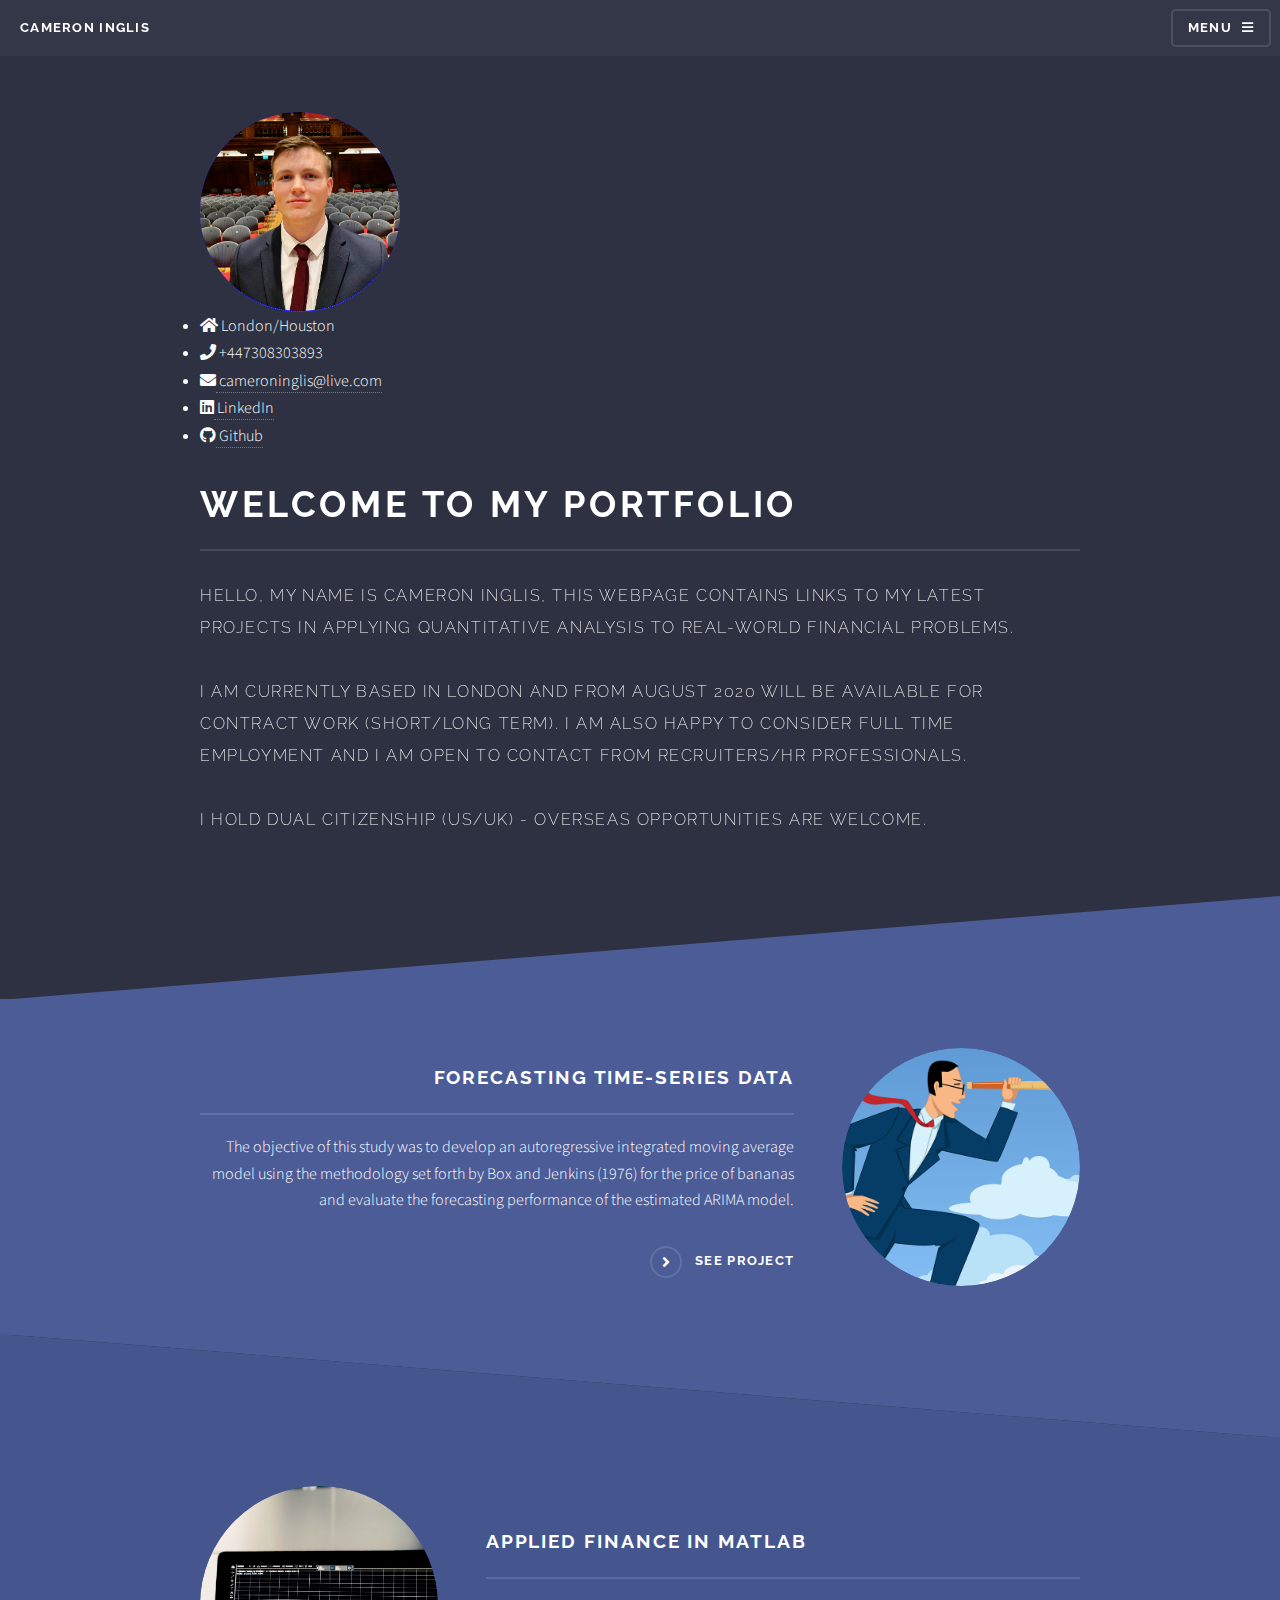
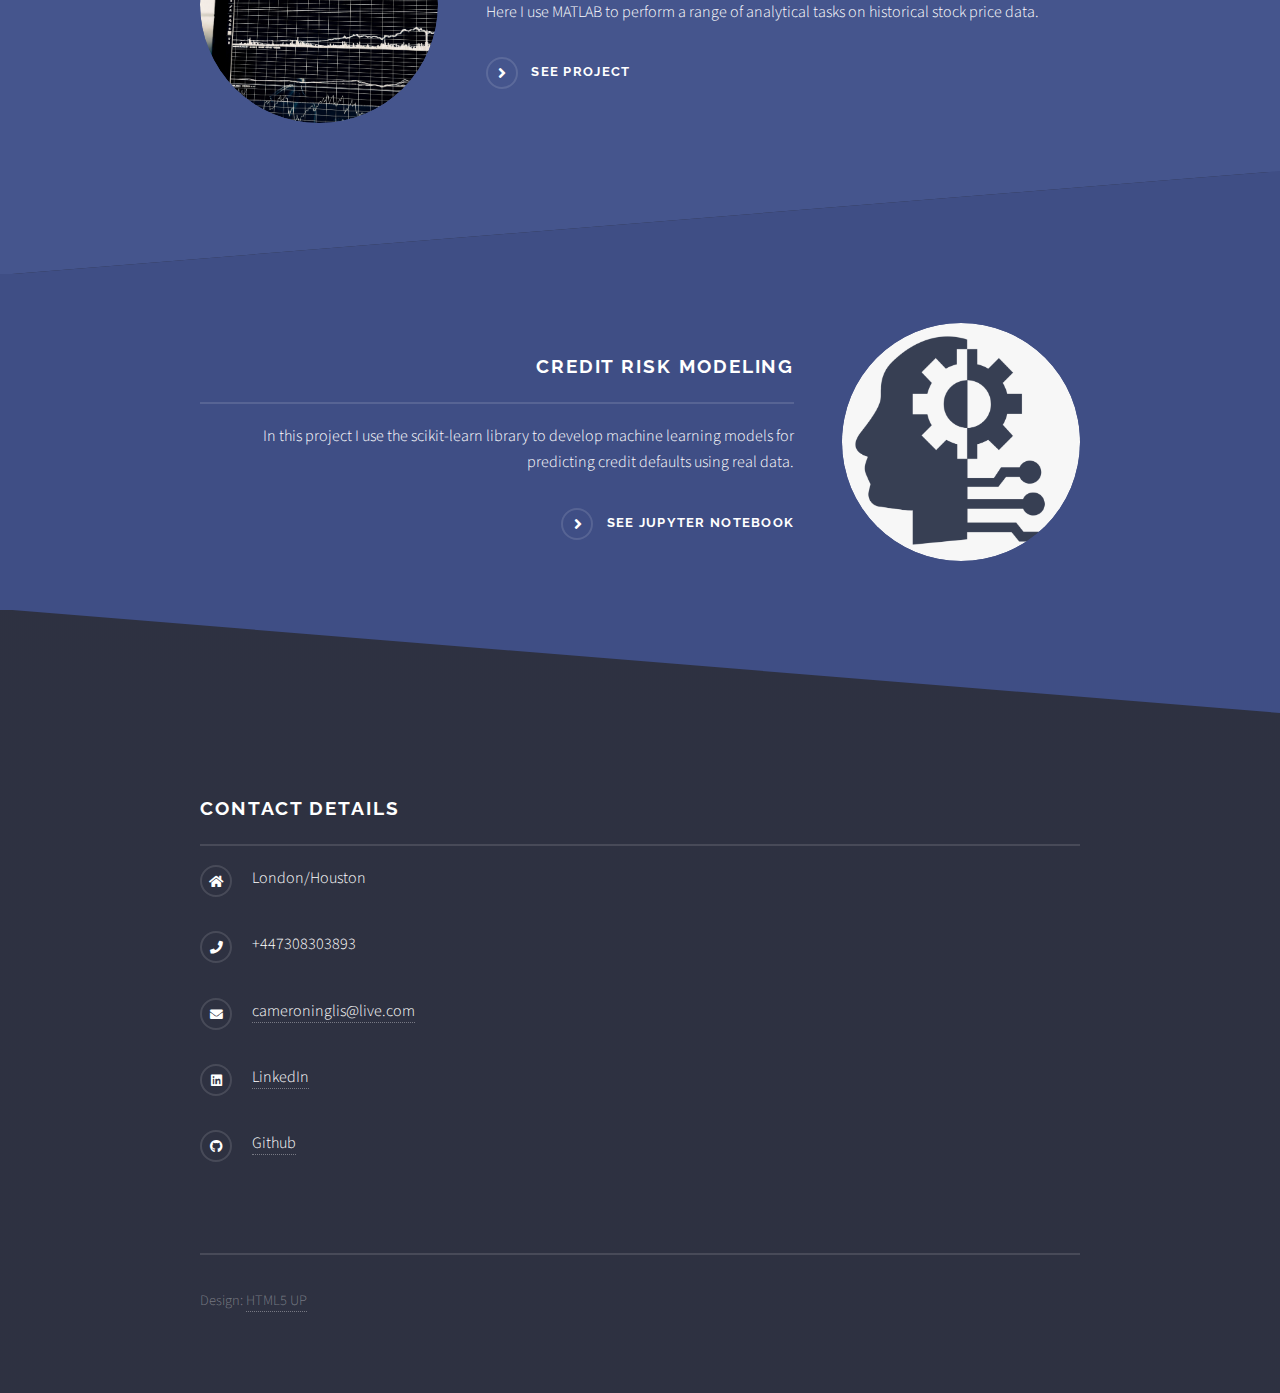
==== commit b52942db: "Add files via upload" ====
--- a/index.html
+++ b/index.html
@@ -33,7 +33,7 @@
 								<li><a href="index.html">Home</a></li>
 								<li><a href="generic.html">Time-Series Analysis</a></li>
 								<li><a href="generic1.html">Applied Finance in MATLAB</a></li>
-								<li><a href="elements.html">Credit Risk Modeling</a></li>
+								<li><a href="Credit_Risk_ML.html">Credit Risk Modeling</a></li>
 							</ul>
 							<a href="#" class="close">Close</a>
 						</div>
@@ -43,9 +43,19 @@
 					<section id="banner">
 						<div class="inner">
 							<a class="circular_image"><img src="images/Headshot1.png" alt="" /></a>
+							<li class="icon solid fa-home">
+								London/Houston<br />
+							</li>
+							<li class="icon solid fa-phone"> +447308303893</li>
+							<li class="icon solid fa-envelope"><a href="cameroninglis@live.com"> cameroninglis@live.com</a></li>
+							<li class="icon brands fa-linkedin"><a href="https://www.linkedin.com/in/cameron-inglis-27a390137/"> LinkedIn</a></li>
+							<li class="icon brands fa-github"><a href="#"> Github</a></li>
 							<div class="fa fa-bar-charts"></div>
 							<h2>WELCOME TO MY PORTFOLIO</h2>
-							<p>My name is Cameron Inglis. This site hosts some of my recent projects which showcase my technical ability.</p>
+							<p>Hello, my name is Cameron Inglis, this webpage contains links to my latest projects in applying quantitative analysis to real-world financial problems.</p>
+							<p>I am currently based in London and from August 2020 will be available for contract work (short/long term). I am also happy to consider full time employment and I am open to contact from recruiters/HR professionals.</p>
+							<p>I hold dual citizenship (US/UK) - overseas opportunities are welcome.</p>
+							
 						</div>
 					</section>
 
@@ -79,11 +89,11 @@
 						<!-- Three -->
 							<section id="three" class="wrapper spotlight style3">
 								<div class="inner">
-									<a href="#" class="image"><img src="images/ML1.png" alt="" /></a>
+									<a href="Credit_Risk_ML.html" class="image"><img src="images/ML1.png" alt="" /></a>
 									<div class="content">
 										<h2 class="major">Credit Risk Modeling</h2>
-										<p>In this project I use the scikit-learn library to develop machine learning models for predicting credit defaults using credit data gathered from Kaggle.</p>
-										<a href="#" class="special">See Project</a>
+										<p>In this project I use the scikit-learn library to develop machine learning models for predicting credit defaults using real data.</p>
+										<a href="Credit_Risk_ML.html" class="special">See Jupyter Notebook</a>
 									</div>
 								</div>
 							</section>
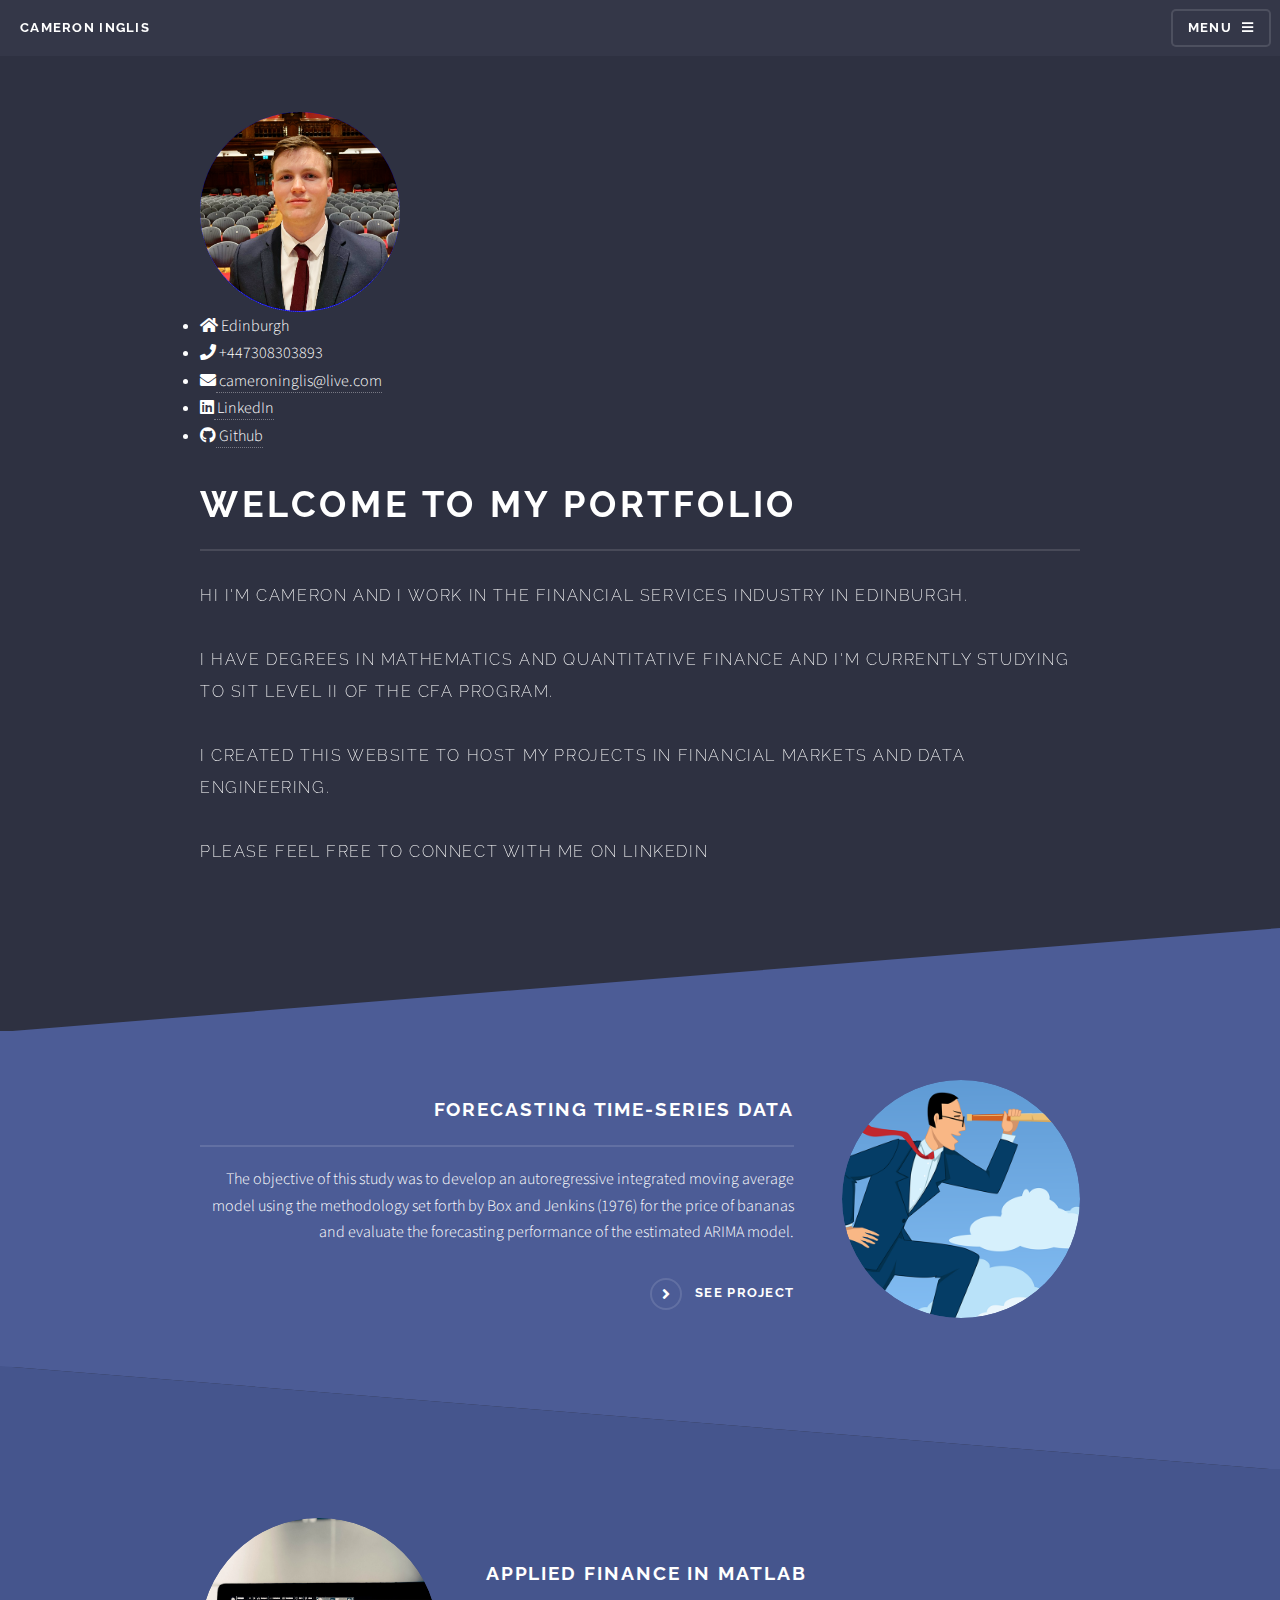
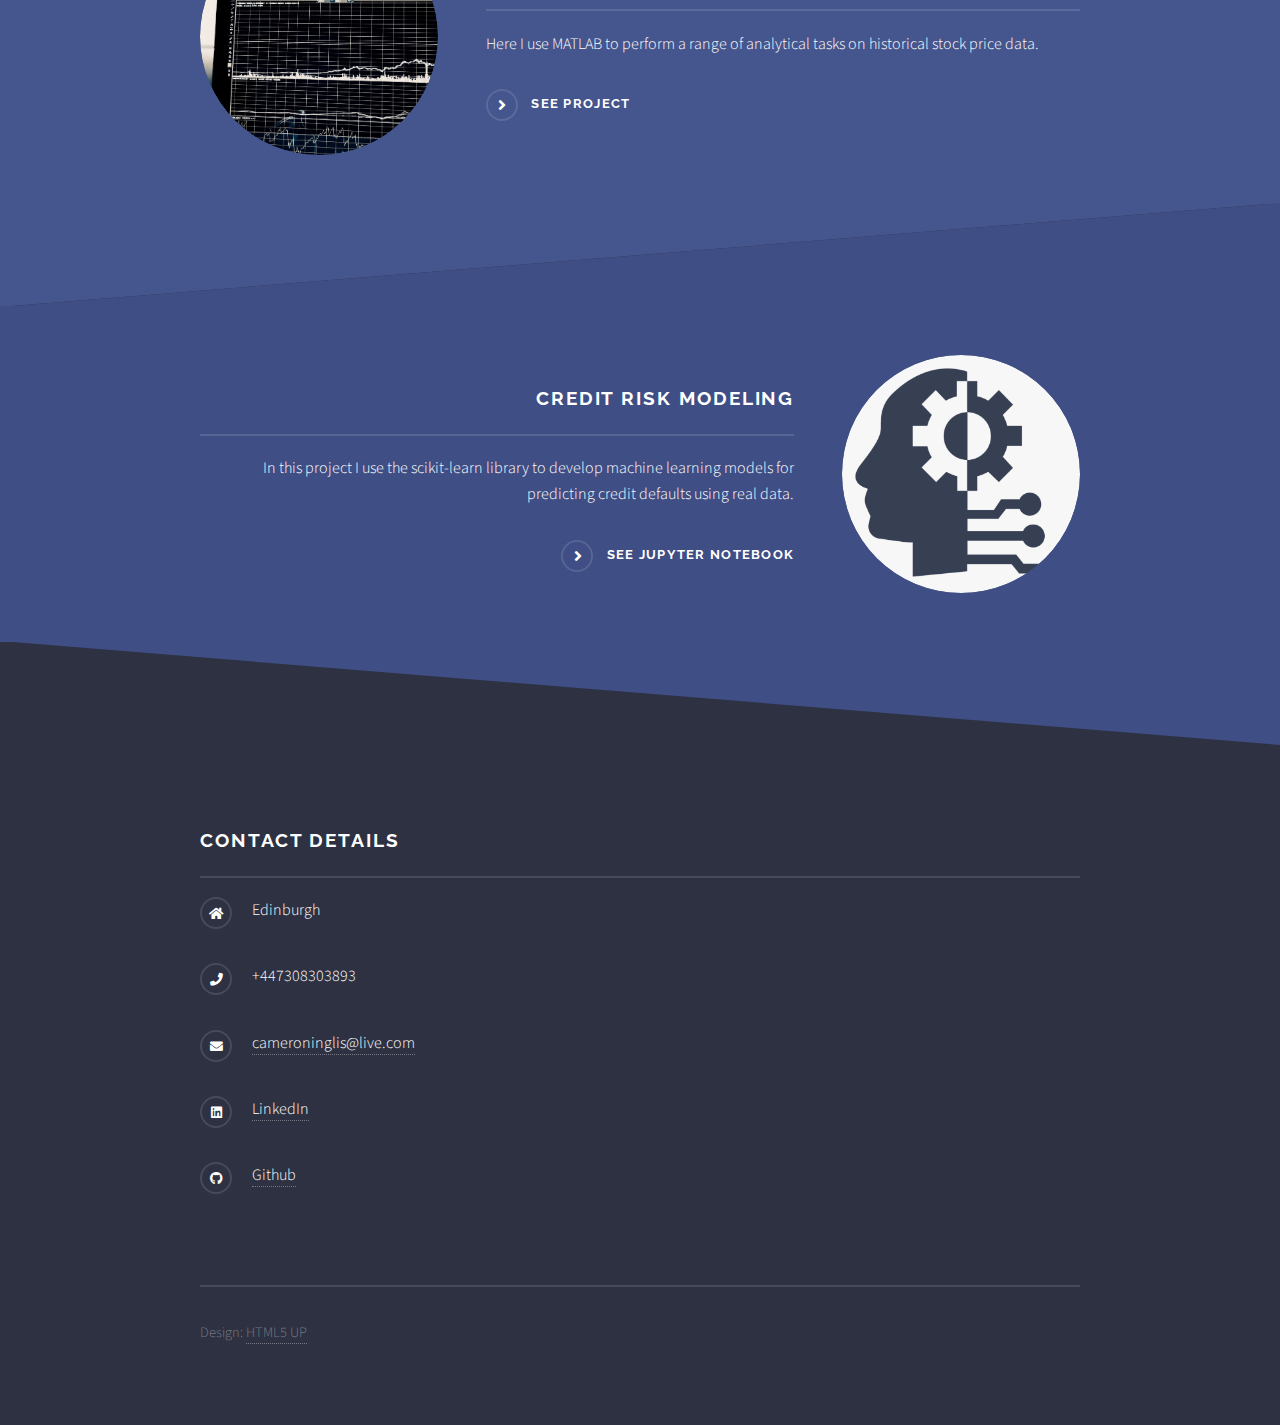
==== commit b06f235a: "Add files via upload" ====
--- a/index.html
+++ b/index.html
@@ -6,6 +6,23 @@
 -->
 <html>
 	<head>
+		<!-- Global site tag (gtag.js) - Google Analytics --> 
+
+<script async src="https://www.googletagmanager.com/gtag/js?id=UA-171501073-1"></script> 
+
+<script> 
+
+  window.dataLayer = window.dataLayer || []; 
+
+  function gtag(){dataLayer.push(arguments);} 
+
+  gtag('js', new Date()); 
+
+  
+
+  gtag('config', 'UA-171501073-1'); 
+
+</script> 
 		<title>Cameron Inglis - Portfolio</title>
 		<meta charset="utf-8" />
 		<meta name="viewport" content="width=device-width, initial-scale=1, user-scalable=no" />
@@ -44,7 +61,7 @@
 						<div class="inner">
 							<a class="circular_image"><img src="images/Headshot1.png" alt="" /></a>
 							<li class="icon solid fa-home">
-								London/Houston<br />
+								Edinburgh<br />
 							</li>
 							<li class="icon solid fa-phone"> +447308303893</li>
 							<li class="icon solid fa-envelope"><a href="cameroninglis@live.com"> cameroninglis@live.com</a></li>
@@ -52,9 +69,11 @@
 							<li class="icon brands fa-github"><a href="#"> Github</a></li>
 							<div class="fa fa-bar-charts"></div>
 							<h2>WELCOME TO MY PORTFOLIO</h2>
-							<p>Hello, my name is Cameron Inglis, this webpage contains links to my latest projects in applying quantitative analysis to real-world financial problems.</p>
-							<p>I am currently based in London and from August 2020 will be available for contract work (short/long term). I am also happy to consider full time employment and I am open to contact from recruiters/HR professionals.</p>
-							<p>I hold dual citizenship (US/UK) - overseas opportunities are welcome.</p>
+							<p>Hi I'm Cameron and I work in the financial services industry in Edinburgh.</p>
+							<p>I have degrees in Mathematics and Quantitative Finance and I'm currently studying to sit level II of the CFA Program.</p>
+							<p>I created this website to host my projects in financial markets and data engineering.</p>
+							<p>Please feel free to connect with me on LinkedIn</p>
+							
 							
 						</div>
 					</section>
@@ -105,7 +124,7 @@
 							<h2 class="major">Contact Details</h2>
 							<ul class="contact">
 								<li class="icon solid fa-home">
-									London/Houston<br />
+									Edinburgh<br />
 								</li>
 								<li class="icon solid fa-phone">+447308303893</li>
 								<li class="icon solid fa-envelope"><a href="cameroninglis@live.com">cameroninglis@live.com</a></li>
